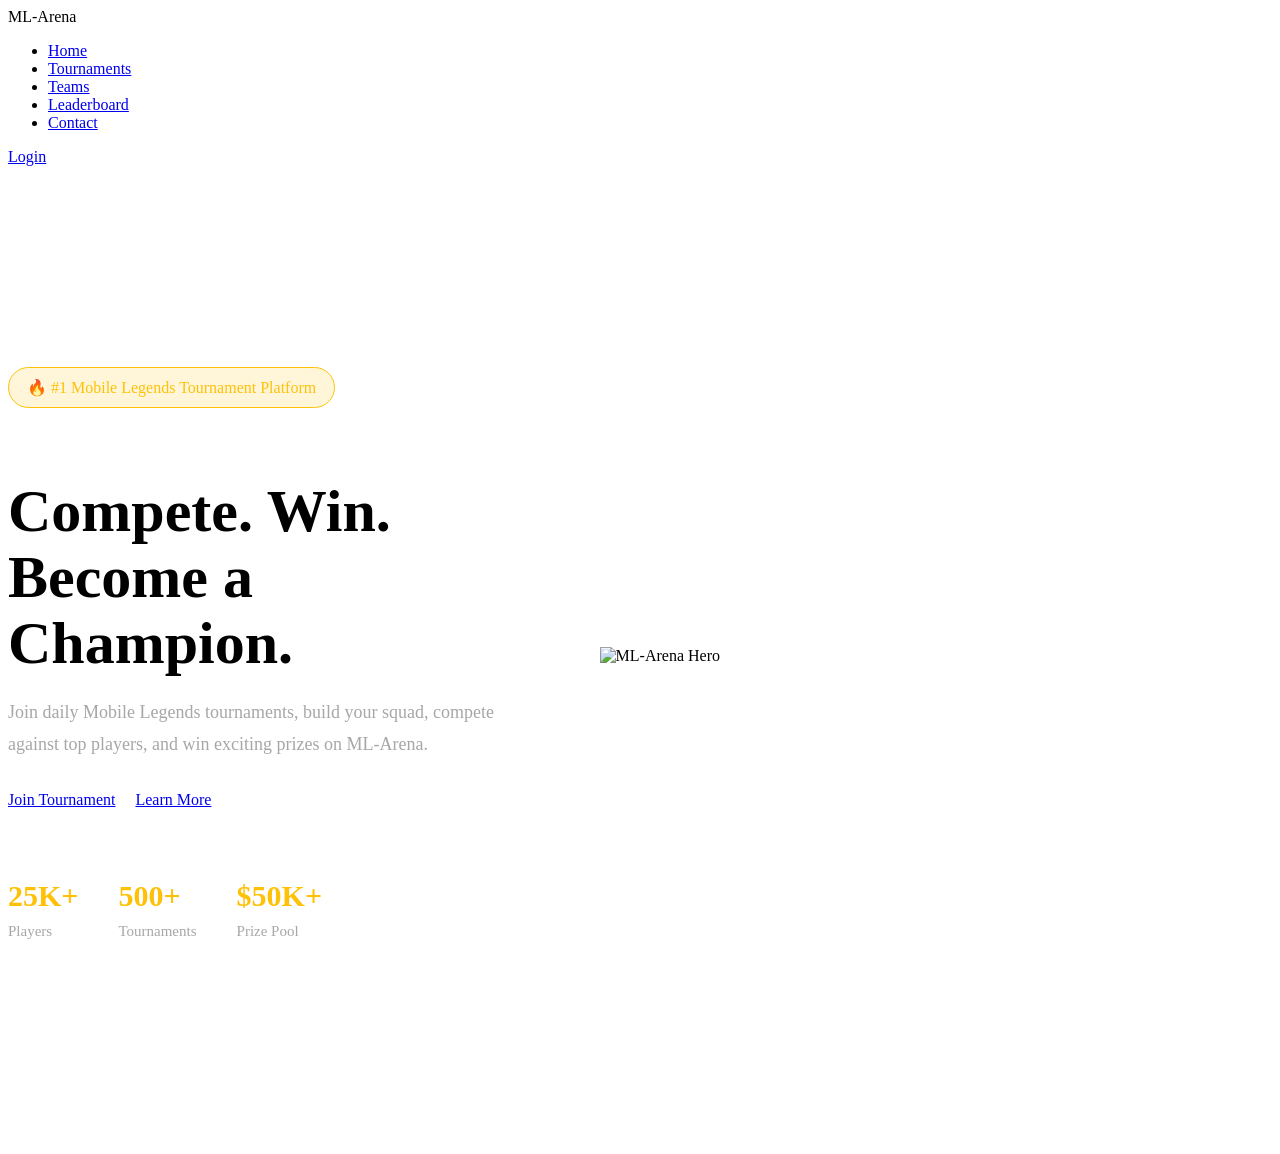
==== index.html @ 506be1c3 "Initial project setup" ====
<!DOCTYPE html>
<html lang="en">

<head>

    <meta charset="UTF-8">

    <meta name="viewport" content="width=device-width, initial-scale=1.0">

    <title>ML-Arena</title>

    <link rel="preconnect" href="https://fonts.googleapis.com">

    <link rel="preconnect" href="https://fonts.gstatic.com" crossorigin>

    <link href="https://fonts.googleapis.com/css2?family=Poppins:wght@300;400;500;600;700;800&display=swap" rel="stylesheet">

    <link rel="stylesheet" href="css/variables.css">
    <link rel="stylesheet" href="css/reset.css">
    <link rel="stylesheet" href="css/layout.css">
    <link rel="stylesheet" href="css/buttons.css">
    <link rel="stylesheet" href="css/navbar.css">
    <link rel="stylesheet" href="css/cards.css">
    <link rel="stylesheet" href="css/forms.css">
    <link rel="stylesheet" href="css/hero.css">
    <link rel="stylesheet" href="css/utilities.css">
    <link rel="stylesheet" href="css/animation.css">
    <link rel="stylesheet" href="css/responsive.css">

</head>
<body>

    <header>

        <nav class="navbar">

            <div class="container">

                <div class="logo">
                    ML-Arena
                </div>

                <ul class="nav-links">

                    <li><a href="#">Home</a></li>

                    <li><a href="#">Tournaments</a></li>

                    <li><a href="#">Teams</a></li>

                    <li><a href="#">Leaderboard</a></li>

                    <li><a href="#">Contact</a></li>

                </ul>

                <a href="#" class="btn btn-primary">
                    Login
                </a>

            </div>

        </nav>

    </header>
    <section class="hero">

    <div class="container">

        <div class="hero-content">

            <div class="hero-left">

                <span class="hero-badge">
                    🔥 #1 Mobile Legends Tournament Platform
                </span>

                <h1>
                    Compete. Win. Become a Champion.
                </h1>

                <p>
                    Join daily Mobile Legends tournaments, build your squad, compete against top players, and win exciting prizes on ML-Arena.
                </p>

                <div class="hero-buttons">

                    <a href="#" class="btn btn-primary">
                        Join Tournament
                    </a>

                    <a href="#" class="btn btn-outline">
                        Learn More
                    </a>

                </div>

                <div class="hero-stats">

                    <div>
                        <h3>25K+</h3>
                        <p>Players</p>
                    </div>

                    <div>
                        <h3>500+</h3>
                        <p>Tournaments</p>
                    </div>

                    <div>
                        <h3>$50K+</h3>
                        <p>Prize Pool</p>
                    </div>

                </div>

            </div>

            <div class="hero-right">

                <img src="assets/images/hero.png" alt="ML-Arena Hero">

            </div>

        </div>

    </div>

</section>

    <script src="js/app.js"></script>

</body>

<body>

    <script src="js/app.js"></script>

</body>

</html>
---- css/variables.css ----
:root{

    --primary-color:#FFC107;

    --secondary-color:#00E5FF;

    --background-color:#0B0B0F;

    --card-color:#16161D;

    --text-color:#FFFFFF;

    --text-secondary:#A7A7A7;

    --success-color:#00C853;

    --danger-color:#FF1744;

    --border-color:#2C2C35;

    --shadow-color:rgba(0,0,0,.35);

    --border-radius:15px;

    --transition:.3s ease;

    --container-width:1200px;

    --section-padding:80px;

    --navbar-height:80px;

    --glass-bg:rgba(255,255,255,0.05);

    --glass-border:rgba(255,255,255,0.08);

    --glass-blur:20px;

}
---- css/hero.css ----
.hero {
    padding: 80px 0;
    min-height: calc(100vh - var(--navbar-height));
    display: flex;
    align-items: center;
}
.hero-content {
    display: flex;
    justify-content: space-between;
    align-items: center;
    gap: 60px;
}
.hero-left,
.hero-right {
    flex: 1;
}
.hero-badge {
    display: inline-block;
    background: rgba(255,193,7,.15);
    color: var(--primary-color);
    padding: 10px 18px;
    border-radius: 50px;
    margin-bottom: 20px;
    border: 1px solid var(--primary-color);
}
.hero h1 {
    font-size: 60px;
    line-height: 1.1;
    margin-bottom: 20px;
}
.hero p {
    color: var(--text-secondary);
    font-size: 18px;
    line-height: 1.8;
    margin-bottom: 30px;
}
.hero-buttons {
    display: flex;
    gap: 20px;
    margin-bottom: 40px;
}
.hero-stats {
    display: flex;
    gap: 40px;
}
.hero-stats h3 {
    color: var(--primary-color);
    font-size: 30px;
    margin-bottom: 5px;
}

.hero-stats p {
    margin: 0;
    font-size: 15px;
}
.hero-right img {
    width: 100%;
    max-width: 550px;
    display: block;
    margin: auto;
}
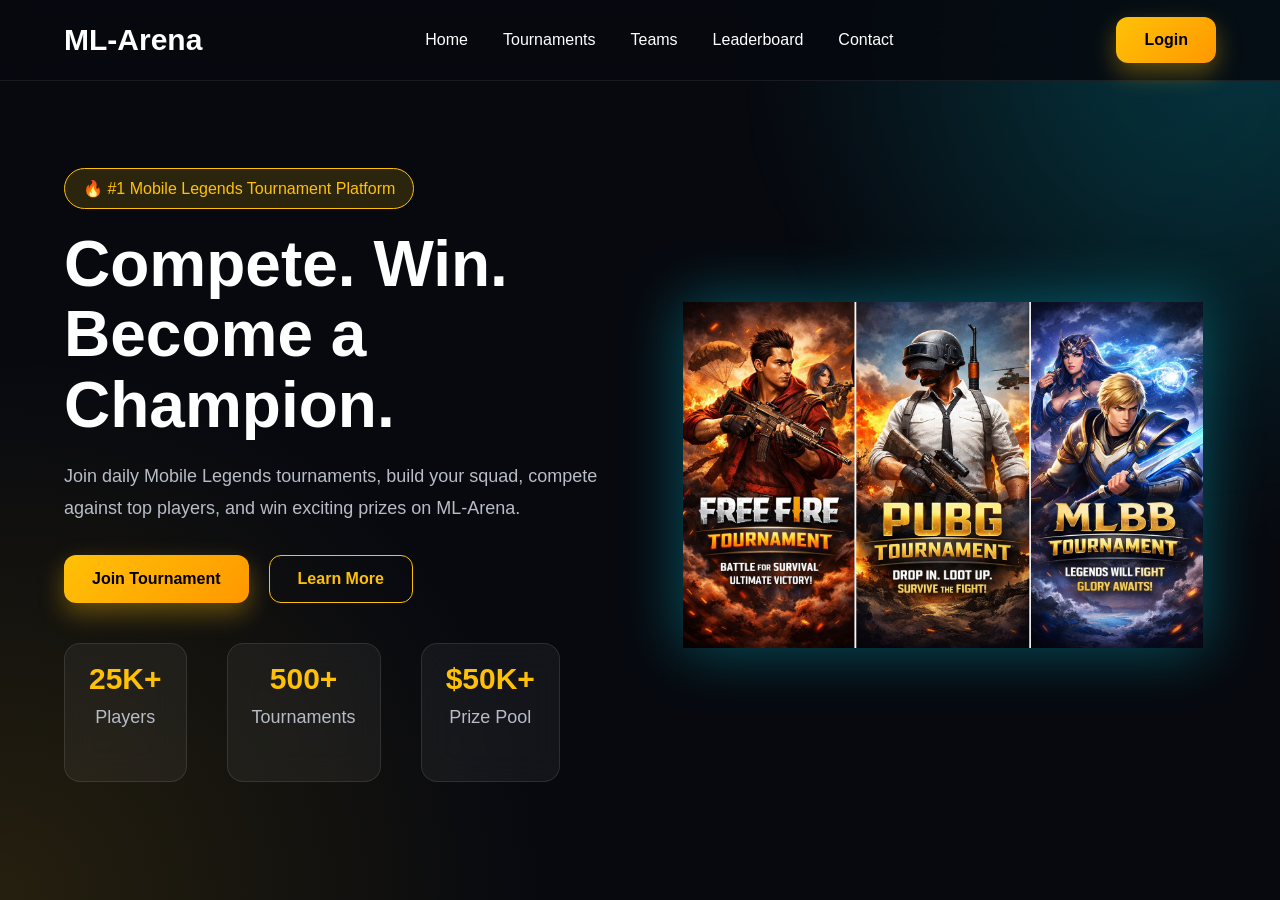
==== commit a24fb1ee: "Completed Hero animations" ====
--- a/index.html
+++ b/index.html
@@ -30,39 +30,39 @@
 </head>
 <body>
 
-    <header>
+   <header>
 
-        <nav class="navbar">
+    <div class="container">
 
-            <div class="container">
+        <nav>
 
-                <div class="logo">
-                    ML-Arena
-                </div>
+            <a href="#" class="logo">
+                ML-Arena
+            </a>
 
-                <ul class="nav-links">
+            <ul class="nav-links">
 
-                    <li><a href="#">Home</a></li>
+                <li><a href="#">Home</a></li>
 
-                    <li><a href="#">Tournaments</a></li>
+                <li><a href="#">Tournaments</a></li>
 
-                    <li><a href="#">Teams</a></li>
+                <li><a href="#">Teams</a></li>
 
-                    <li><a href="#">Leaderboard</a></li>
+                <li><a href="#">Leaderboard</a></li>
 
-                    <li><a href="#">Contact</a></li>
+                <li><a href="#">Contact</a></li>
 
-                </ul>
+            </ul>
 
-                <a href="#" class="btn btn-primary">
-                    Login
-                </a>
-
-            </div>
+            <a href="#" class="btn btn-primary">
+                Login
+            </a>
 
         </nav>
 
-    </header>
+    </div>
+
+</header>
     <section class="hero">
 
     <div class="container">
--- a/css/variables.css
+++ b/css/variables.css
@@ -36,4 +36,22 @@
 
     --glass-blur:20px;
 
+    --background-color:#07090F;
+
+    --primary-color:#FFC107;
+
+    --secondary-color:#00E5FF;
+
+    --text-secondary:#B7BCC7;
+
+    --glass-bg:rgba(255,255,255,.05);
+
+    --glass-border:rgba(255,255,255,.10);
+
+    --glass-blur:16px;
+
+    --navbar-height:80px;
+
+
+
 }
--- a/css/layout.css
+++ b/css/layout.css
@@ -0,0 +1,9 @@
+.container{
+    width:90%;
+    max-width:1300px;
+    margin:auto;
+}
+
+section{
+    padding:100px 0;
+}
--- a/css/buttons.css
+++ b/css/buttons.css
@@ -0,0 +1,50 @@
+.btn{
+    display:inline-flex;
+    align-items:center;
+    justify-content:center;
+    padding:14px 28px;
+    border-radius:12px;
+    font-weight:600;
+    transition:.3s;
+}
+
+.btn-primary{
+    background:var(--primary-color);
+    color:#000;
+}
+
+.btn-primary:hover{
+    transform:translateY(-3px);
+}
+
+.btn-outline{
+    border:1px solid var(--primary-color);
+    color:var(--primary-color);
+}
+
+.btn-outline:hover{
+    background:var(--primary-color);
+    color:#000;
+}
+.btn{
+    cursor:pointer;
+    transition:all .3s ease;
+}
+
+.btn-primary{
+    background:linear-gradient(135deg,#FFC107,#FF9800);
+    box-shadow:0 10px 25px rgba(255,193,7,.35);
+}
+
+.btn-primary:hover{
+    transform:translateY(-4px);
+    box-shadow:0 15px 35px rgba(255,193,7,.5);
+}
+
+.btn-outline{
+    background:transparent;
+}
+
+.btn-outline:hover{
+    transform:translateY(-4px);
+}
--- a/css/navbar.css
+++ b/css/navbar.css
@@ -0,0 +1,40 @@
+header{
+    position:fixed;
+    top:0;
+    left:0;
+    width:100%;
+    z-index:1000;
+    background:rgba(7,9,15,.85);
+    backdrop-filter:blur(18px);
+    -webkit-backdrop-filter:blur(18px);
+    border-bottom:1px solid rgba(255,255,255,.08);
+}
+
+nav{
+    height:80px;
+    display:flex;
+    justify-content:space-between;
+    align-items:center;
+}
+
+.logo{
+    font-size:30px;
+    font-weight:700;
+    color:#ffffff;
+}
+
+.nav-links{
+    display:flex;
+    align-items:center;
+    gap:35px;
+}
+
+.nav-links a{
+    color:#ffffff;
+    font-weight:500;
+    transition:.3s;
+}
+
+.nav-links a:hover{
+    color:var(--primary-color);
+}
--- a/css/hero.css
+++ b/css/hero.css
@@ -1,8 +1,31 @@
-.hero {
-    padding: 80px 0;
-    min-height: calc(100vh - var(--navbar-height));
-    display: flex;
-    align-items: center;
+.hero{
+    position:relative;
+    overflow:hidden;
+    padding-top:150px;
+    padding-bottom:100px;
+    min-height:100vh;
+    display:flex;
+    align-items:center;
+
+    background:
+        radial-gradient(circle at top right, rgba(0,229,255,.15), transparent 35%),
+        radial-gradient(circle at bottom left, rgba(255,193,7,.12), transparent 35%),
+        var(--background-color);
+}
+.hero-badge{
+    transition:.3s;
+}
+
+.hero-badge:hover{
+    transform:scale(1.05);
+}
+.hero-stats div{
+    transition:.3s;
+}
+
+.hero-stats div:hover{
+    transform:translateY(-8px);
+    border-color:var(--primary-color);
 }
 .hero-content {
     display: flex;
@@ -23,10 +46,12 @@
     margin-bottom: 20px;
     border: 1px solid var(--primary-color);
 }
-.hero h1 {
-    font-size: 60px;
-    line-height: 1.1;
-    margin-bottom: 20px;
+.hero h1{
+    font-size:64px;
+    line-height:1.1;
+    font-weight:800;
+    margin-bottom:20px;
+    max-width:700px;
 }
 .hero p {
     color: var(--text-secondary);
@@ -43,19 +68,58 @@
     display: flex;
     gap: 40px;
 }
+.hero-stats div{
+    background:var(--glass-bg);
+    border:1px solid var(--glass-border);
+    backdrop-filter:blur(var(--glass-blur));
+    -webkit-backdrop-filter:blur(var(--glass-blur));
+    padding:18px 24px;
+    border-radius:16px;
+    min-width:120px;
+    text-align:center;
+}
 .hero-stats h3 {
     color: var(--primary-color);
     font-size: 30px;
     margin-bottom: 5px;
 }
+.hero p{
+    color:var(--text-secondary);
+    font-size:18px;
+    line-height:1.8;
+    max-width:600px;
+    margin-bottom:30px;
+}
+.hero-right img{
+    width:100%;
+    max-width:520px;
+    margin:auto;
+    display:block;
+    animation:float 4s ease-in-out infinite;
+    filter:drop-shadow(0 0 30px rgba(0,229,255,.35));
+}
+.hero{
+    position: relative;
+    overflow: hidden;
+    background:
+        radial-gradient(circle at top right, rgba(0,229,255,.15), transparent 35%),
+        radial-gradient(circle at bottom left, rgba(255,193,7,.12), transparent 35%),
+        var(--background-color);
+}
+.hero::before{
+    content:"";
+    position:absolute;
+    width:450px;
+    height:450px;
+    background:rgba(0,229,255,.08);
+    border-radius:50%;
+    filter:blur(120px);
+    top:-150px;
+    right:-120px;
+    z-index:0;
+}
 
-.hero-stats p {
-    margin: 0;
-    font-size: 15px;
-}
-.hero-right img {
-    width: 100%;
-    max-width: 550px;
-    display: block;
-    margin: auto;
+.hero > .container{
+    position:relative;
+    z-index:1;
 }
--- a/css/animation.css
+++ b/css/animation.css
@@ -0,0 +1,15 @@
+@keyframes float{
+
+    0%{
+        transform:translateY(0px);
+    }
+
+    50%{
+        transform:translateY(-15px);
+    }
+
+    100%{
+        transform:translateY(0px);
+    }
+
+}
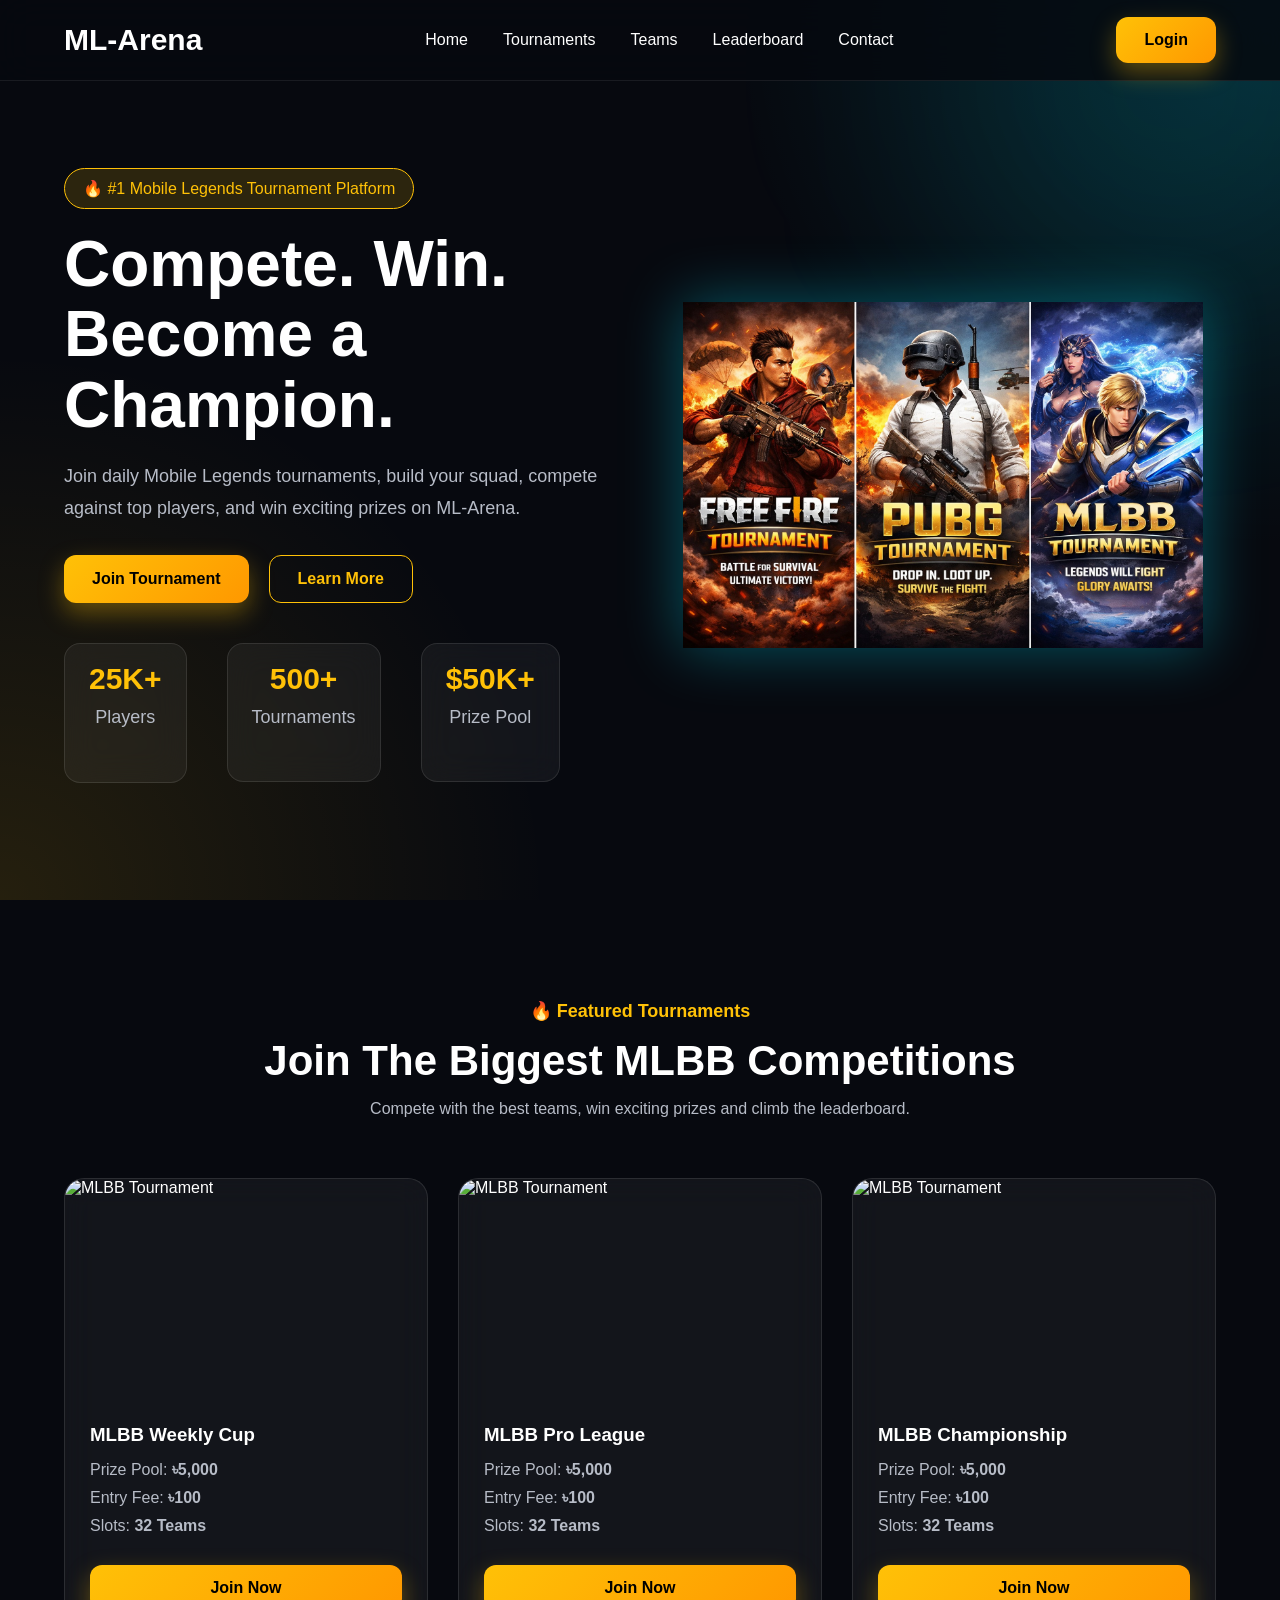
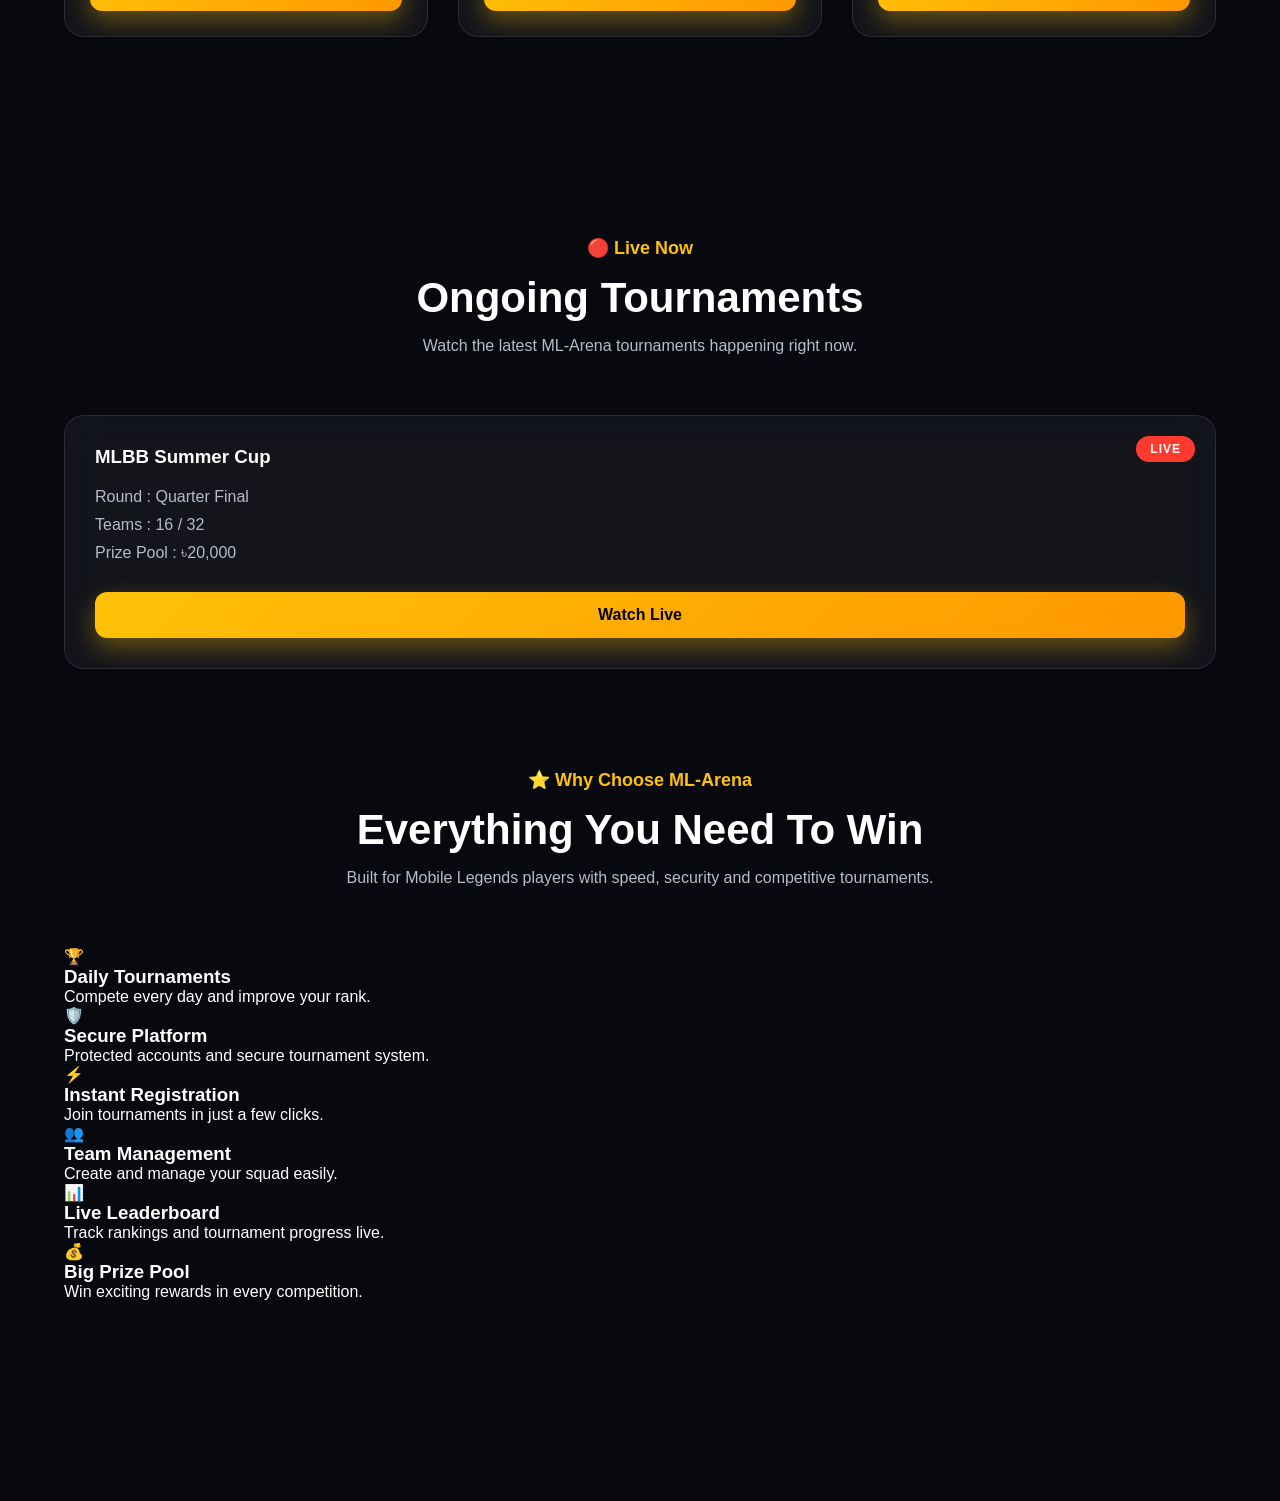
==== commit 20864619: "Added Why Choose ML-Arena section" ====
--- a/index.html
+++ b/index.html
@@ -26,6 +26,9 @@
     <link rel="stylesheet" href="css/utilities.css">
     <link rel="stylesheet" href="css/animation.css">
     <link rel="stylesheet" href="css/responsive.css">
+    <link rel="stylesheet" href="css/tournaments.css">
+    <link rel="stylesheet" href="css/live.css">
+    <link rel="stylesheet" href="css/features.css">
 
 </head>
 <body>
@@ -128,6 +131,197 @@
 
 </section>
 
+<section class="featured-tournaments">
+
+    <div class="container">
+
+        <div class="section-title">
+
+            <span>🔥 Featured Tournaments</span>
+
+            <h2>Join The Biggest MLBB Competitions</h2>
+
+            <p>
+                Compete with the best teams, win exciting prizes and climb the leaderboard.
+            </p>
+
+        </div>
+
+        <div class="tournament-grid">
+            <div class="tournament-card">
+
+    <img src="assets/images/mlbb-banner.jpg" alt="MLBB Tournament">
+
+    <div class="tournament-info">
+
+        <h3>MLBB Weekly Cup</h3>
+
+        <p>Prize Pool: <strong>৳5,000</strong></p>
+
+        <p>Entry Fee: <strong>৳100</strong></p>
+
+        <p>Slots: <strong>32 Teams</strong></p>
+
+        <a href="#" class="btn btn-primary">
+            Join Now
+        </a>
+
+    </div>
+
+</div>
+<div class="tournament-card">
+
+    <img src="assets/images/mlbb-banner.jpg" alt="MLBB Tournament">
+
+    <div class="tournament-info">
+
+        <h3>MLBB Pro League</h3>
+
+        <p>Prize Pool: <strong>৳5,000</strong></p>
+
+        <p>Entry Fee: <strong>৳100</strong></p>
+
+        <p>Slots: <strong>32 Teams</strong></p>
+
+        <a href="#" class="btn btn-primary">
+            Join Now
+        </a>
+
+    </div>
+
+</div>
+<div class="tournament-card">
+
+    <img src="assets/images/mlbb-banner.jpg" alt="MLBB Tournament">
+
+    <div class="tournament-info">
+
+        <h3>MLBB Championship</h3>
+
+        <p>Prize Pool: <strong>৳5,000</strong></p>
+
+        <p>Entry Fee: <strong>৳100</strong></p>
+
+        <p>Slots: <strong>32 Teams</strong></p>
+
+        <a href="#" class="btn btn-primary">
+            Join Now
+        </a>
+
+    </div>
+
+</div>
+
+        </div>
+
+    </div>
+
+</section>
+<section class="live-tournaments">
+
+    <div class="container">
+
+        <div class="section-title">
+
+            <span>🔴 Live Now</span>
+
+            <h2>Ongoing Tournaments</h2>
+
+            <p>
+                Watch the latest ML-Arena tournaments happening right now.
+            </p>
+
+        </div>
+
+        <div class="live-grid">
+
+            <div class="live-card">
+
+                <div class="live-badge">
+                    LIVE
+                </div>
+
+                <h3>MLBB Summer Cup</h3>
+
+                <p>Round : Quarter Final</p>
+
+                <p>Teams : 16 / 32</p>
+
+                <p>Prize Pool : ৳20,000</p>
+
+                <a href="#" class="btn btn-primary">
+                    Watch Live
+                </a>
+
+            </div>
+
+        </div>
+
+    </div>
+    <section class="features">
+
+    <div class="container">
+
+        <div class="section-title">
+
+            <span>⭐ Why Choose ML-Arena</span>
+
+            <h2>Everything You Need To Win</h2>
+
+            <p>
+                Built for Mobile Legends players with speed, security and competitive tournaments.
+            </p>
+
+        </div>
+
+        <div class="features-grid">
+
+            <div class="feature-card">
+                <div class="feature-icon">🏆</div>
+                <h3>Daily Tournaments</h3>
+                <p>Compete every day and improve your rank.</p>
+            </div>
+
+            <div class="feature-card">
+                <div class="feature-icon">🛡️</div>
+                <h3>Secure Platform</h3>
+                <p>Protected accounts and secure tournament system.</p>
+            </div>
+
+            <div class="feature-card">
+                <div class="feature-icon">⚡</div>
+                <h3>Instant Registration</h3>
+                <p>Join tournaments in just a few clicks.</p>
+            </div>
+
+            <div class="feature-card">
+                <div class="feature-icon">👥</div>
+                <h3>Team Management</h3>
+                <p>Create and manage your squad easily.</p>
+            </div>
+
+            <div class="feature-card">
+                <div class="feature-icon">📊</div>
+                <h3>Live Leaderboard</h3>
+                <p>Track rankings and tournament progress live.</p>
+            </div>
+
+            <div class="feature-card">
+                <div class="feature-icon">💰</div>
+                <h3>Big Prize Pool</h3>
+                <p>Win exciting rewards in every competition.</p>
+            </div>
+
+        </div>
+
+    </div>
+
+</section>
+
+</section>
+
+
+
     <script src="js/app.js"></script>
 
 </body>
--- a/css/responsive.css
+++ b/css/responsive.css
@@ -0,0 +1,19 @@
+@media(max-width:992px){
+
+.tournament-grid{
+
+grid-template-columns:repeat(2,1fr);
+
+}
+
+}
+
+@media(max-width:768px){
+
+.tournament-grid{
+
+grid-template-columns:1fr;
+
+}
+
+}
--- a/css/tournaments.css
+++ b/css/tournaments.css
@@ -0,0 +1,102 @@
+/* ==========================
+   Featured Tournament Section
+========================== */
+
+.featured-tournaments{
+    padding:100px 0;
+}
+
+.section-title{
+    text-align:center;
+    margin-bottom:60px;
+}
+
+.section-title span{
+    color:var(--primary-color);
+    font-weight:600;
+    font-size:18px;
+}
+
+.section-title h2{
+    margin-top:15px;
+    font-size:42px;
+    color:#fff;
+}
+
+.section-title p{
+    margin-top:15px;
+    color:var(--text-secondary);
+    max-width:650px;
+    margin-left:auto;
+    margin-right:auto;
+}
+
+.tournament-grid{
+    display:grid;
+    grid-template-columns:repeat(3,1fr);
+    gap:30px;
+}
+.tournament-card{
+
+    background:var(--glass-bg);
+
+    border:1px solid var(--glass-border);
+
+    border-radius:20px;
+
+    overflow:hidden;
+
+    backdrop-filter:blur(var(--glass-blur));
+
+    transition:.35s ease;
+
+}
+
+.tournament-card:hover{
+
+    transform:translateY(-10px);
+
+    border-color:var(--primary-color);
+
+    box-shadow:0 15px 40px rgba(255,193,7,.18);
+
+}
+.tournament-card img{
+
+    width:100%;
+
+    height:220px;
+
+    object-fit:cover;
+
+}
+
+.tournament-info{
+
+    padding:25px;
+
+}
+
+.tournament-info h3{
+
+    color:#fff;
+
+    margin-bottom:15px;
+
+}
+
+.tournament-info p{
+
+    color:var(--text-secondary);
+
+    margin-bottom:10px;
+
+}
+
+.tournament-info .btn{
+
+    margin-top:20px;
+
+    width:100%;
+
+}
--- a/css/live.css
+++ b/css/live.css
@@ -0,0 +1,52 @@
+.live-tournaments{
+    padding:100px 0;
+}
+
+.live-grid{
+    display:grid;
+    grid-template-columns:repeat(auto-fit,minmax(320px,1fr));
+    gap:30px;
+}
+
+.live-card{
+    position:relative;
+    background:var(--glass-bg);
+    border:1px solid var(--glass-border);
+    border-radius:20px;
+    padding:30px;
+    backdrop-filter:blur(var(--glass-blur));
+    transition:.3s;
+}
+
+.live-card:hover{
+    transform:translateY(-8px);
+    border-color:var(--primary-color);
+}
+
+.live-badge{
+    position:absolute;
+    top:20px;
+    right:20px;
+    background:#ff3b30;
+    color:#fff;
+    padding:6px 14px;
+    border-radius:30px;
+    font-size:12px;
+    font-weight:700;
+    letter-spacing:1px;
+}
+
+.live-card h3{
+    color:#fff;
+    margin-bottom:20px;
+}
+
+.live-card p{
+    color:var(--text-secondary);
+    margin-bottom:10px;
+}
+
+.live-card .btn{
+    margin-top:20px;
+    width:100%;
+}
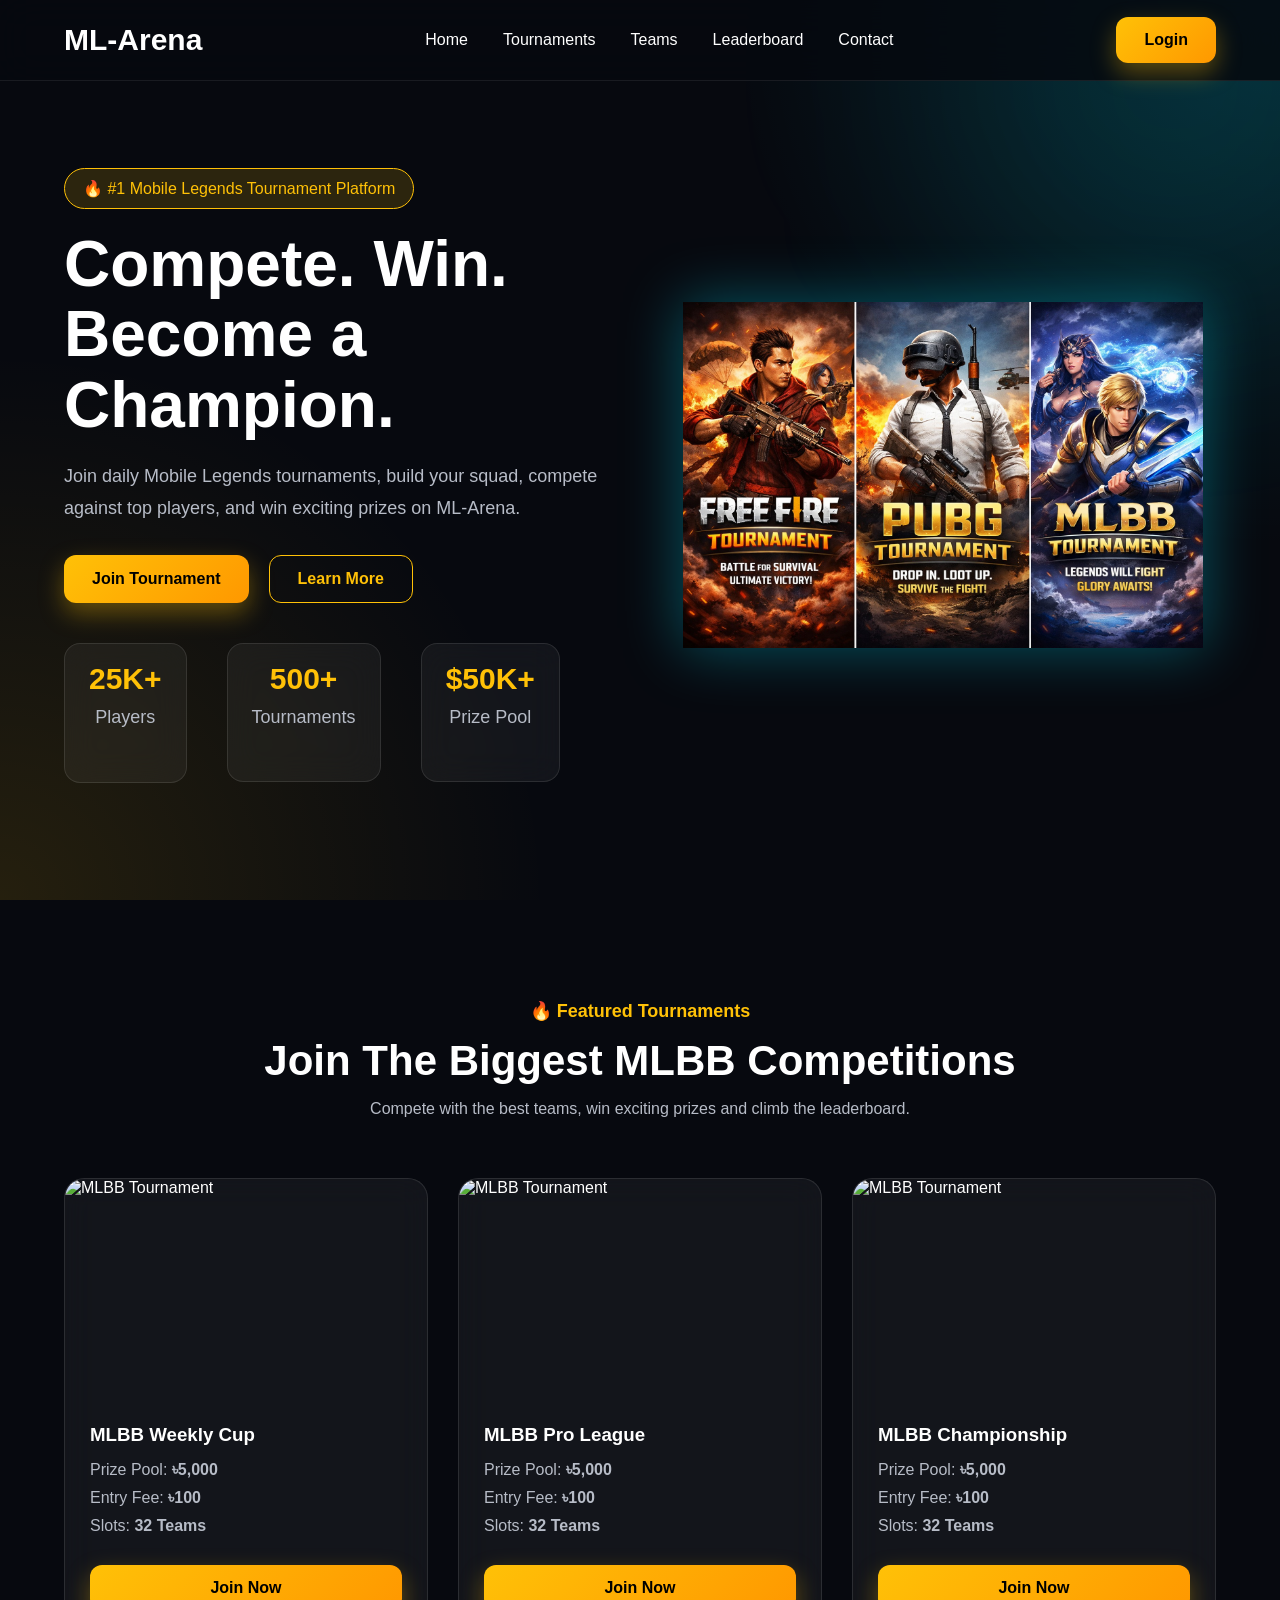
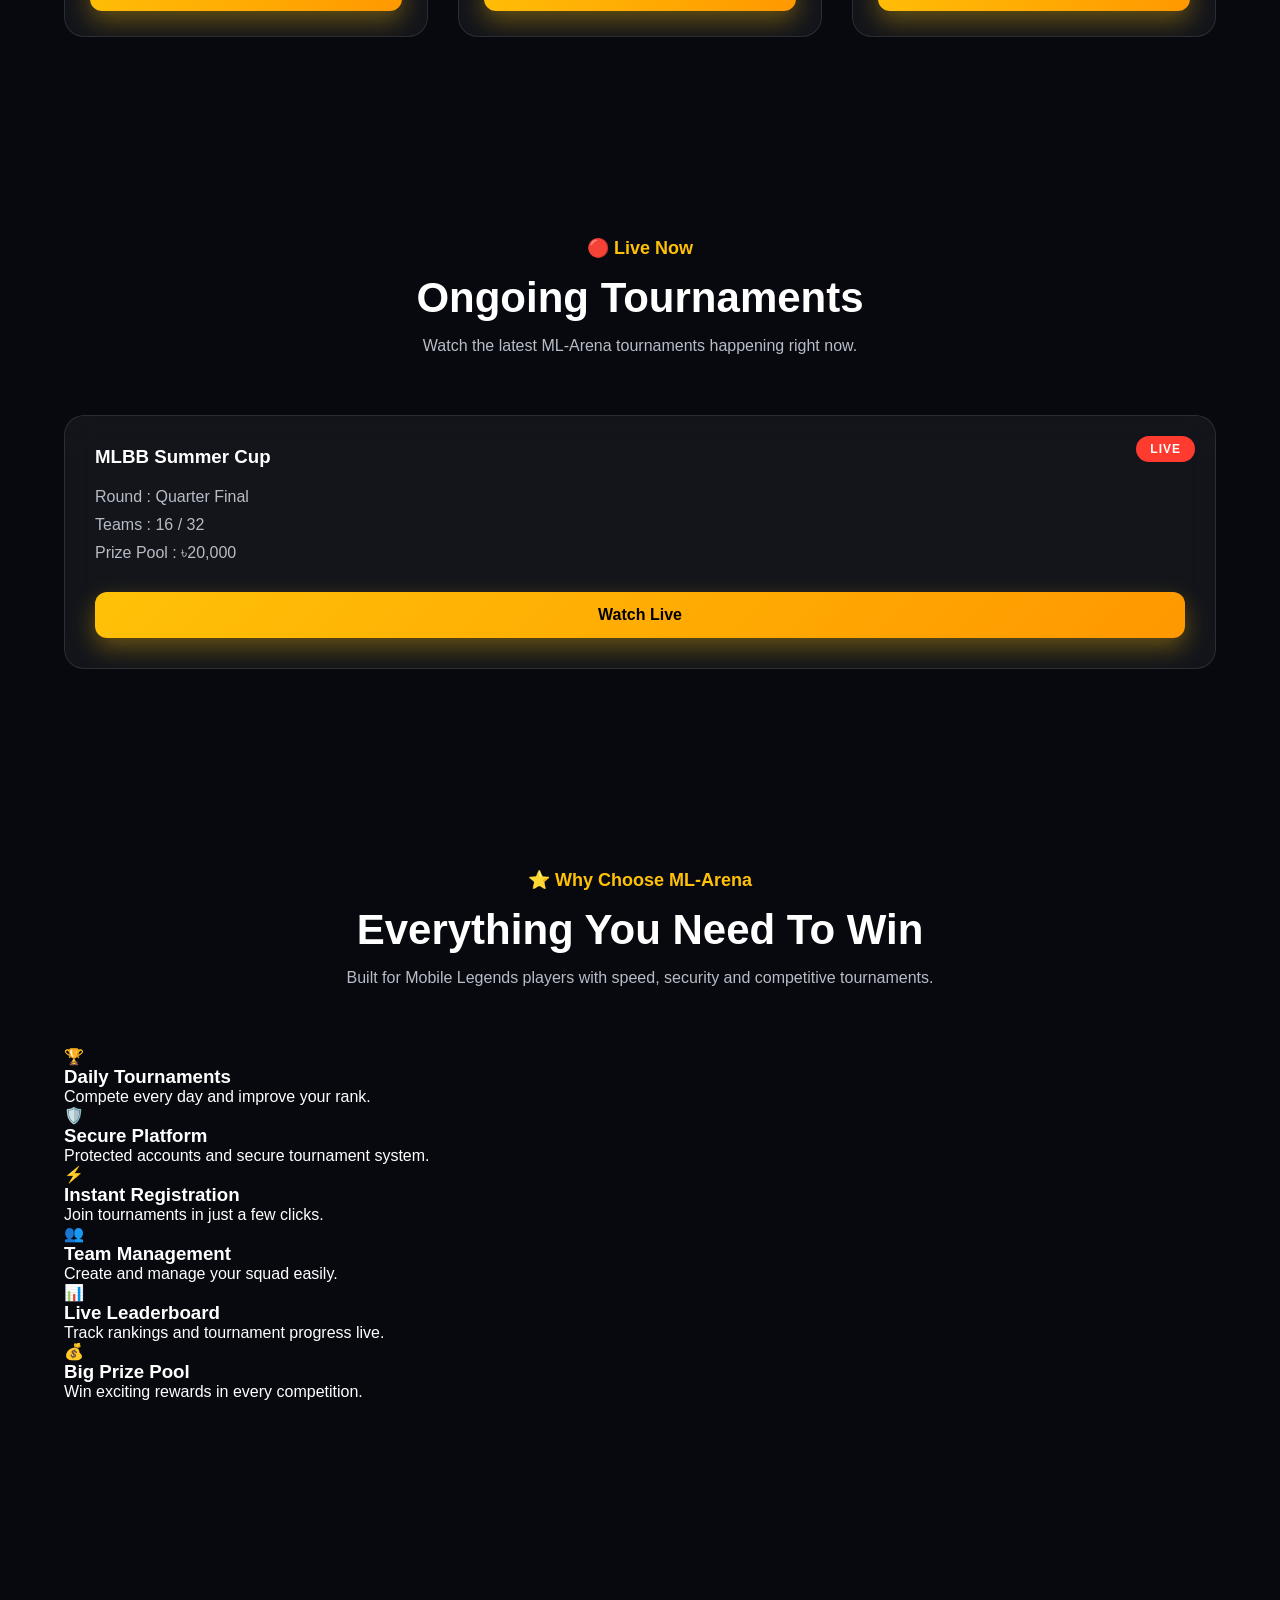
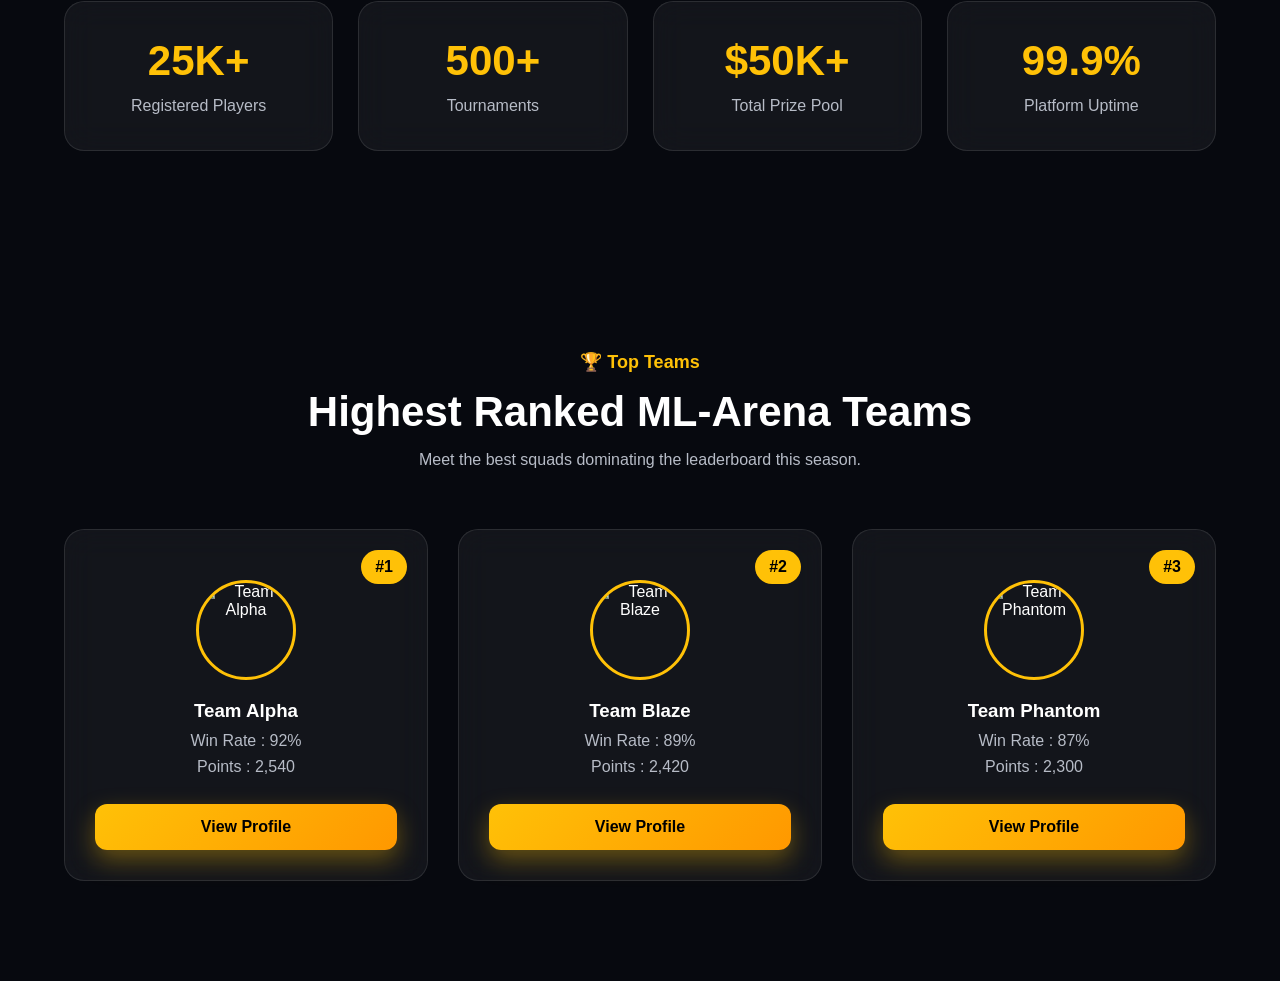
==== commit 387092bc: "Completed homepage sections up to Top Teams" ====
--- a/index.html
+++ b/index.html
@@ -29,6 +29,8 @@
     <link rel="stylesheet" href="css/tournaments.css">
     <link rel="stylesheet" href="css/live.css">
     <link rel="stylesheet" href="css/features.css">
+    <link rel="stylesheet" href="css/stats.css">
+    <link rel="stylesheet" href="css/teams.css">
 
 </head>
 <body>
@@ -258,6 +260,8 @@
         </div>
 
     </div>
+
+</section>
     <section class="features">
 
     <div class="container">
@@ -317,19 +321,121 @@
     </div>
 
 </section>
-
-</section>
-
-
+<section class="stats">
+
+    <div class="container">
+
+        <div class="stats-grid">
+
+            <div class="stat-card">
+                <h2>25K+</h2>
+                <p>Registered Players</p>
+            </div>
+
+            <div class="stat-card">
+                <h2>500+</h2>
+                <p>Tournaments</p>
+            </div>
+
+            <div class="stat-card">
+                <h2>$50K+</h2>
+                <p>Total Prize Pool</p>
+            </div>
+
+            <div class="stat-card">
+                <h2>99.9%</h2>
+                <p>Platform Uptime</p>
+            </div>
+
+        </div>
+
+    </div>
+
+</section>
+<section class="top-teams">
+
+    <div class="container">
+
+        <div class="section-title">
+
+            <span>🏆 Top Teams</span>
+
+            <h2>Highest Ranked ML-Arena Teams</h2>
+
+            <p>
+                Meet the best squads dominating the leaderboard this season.
+            </p>
+
+        </div>
+
+        <div class="teams-grid">
+
+            <div class="team-card">
+
+                <div class="team-rank">#1</div>
+
+                <img src="assets/images/team1.png" alt="Team Alpha">
+
+                <h3>Team Alpha</h3>
+
+                <p>Win Rate : 92%</p>
+
+                <p>Points : 2,540</p>
+
+                <a href="#" class="btn btn-primary">
+                    View Profile
+                </a>
+
+            </div>
+
+            <div class="team-card">
+
+                <div class="team-rank">#2</div>
+
+                <img src="assets/images/team2.png" alt="Team Blaze">
+
+                <h3>Team Blaze</h3>
+
+                <p>Win Rate : 89%</p>
+
+                <p>Points : 2,420</p>
+
+                <a href="#" class="btn btn-primary">
+                    View Profile
+                </a>
+
+            </div>
+
+            <div class="team-card">
+
+                <div class="team-rank">#3</div>
+
+                <img src="assets/images/team3.png" alt="Team Phantom">
+
+                <h3>Team Phantom</h3>
+
+                <p>Win Rate : 87%</p>
+
+                <p>Points : 2,300</p>
+
+                <a href="#" class="btn btn-primary">
+                    View Profile
+                </a>
+
+            </div>
+
+        </div>
+
+    </div>
+
+</section>
+
+</body>
+
+<body>
 
     <script src="js/app.js"></script>
 
 </body>
 
-<body>
-
-    <script src="js/app.js"></script>
-
-</body>
-
 </html>
--- a/css/stats.css
+++ b/css/stats.css
@@ -0,0 +1,47 @@
+.stats{
+    padding:100px 0;
+}
+
+.stats-grid{
+    display:grid;
+    grid-template-columns:repeat(4,1fr);
+    gap:25px;
+}
+
+.stat-card{
+    background:var(--glass-bg);
+    border:1px solid var(--glass-border);
+    border-radius:20px;
+    padding:35px;
+    text-align:center;
+    backdrop-filter:blur(var(--glass-blur));
+    transition:.35s ease;
+}
+
+.stat-card:hover{
+    transform:translateY(-10px);
+    border-color:var(--primary-color);
+    box-shadow:0 15px 35px rgba(255,193,7,.18);
+}
+
+.stat-card h2{
+    font-size:42px;
+    color:var(--primary-color);
+    margin-bottom:12px;
+}
+
+.stat-card p{
+    color:var(--text-secondary);
+}
+
+@media(max-width:992px){
+    .stats-grid{
+        grid-template-columns:repeat(2,1fr);
+    }
+}
+
+@media(max-width:768px){
+    .stats-grid{
+        grid-template-columns:1fr;
+    }
+}
--- a/css/teams.css
+++ b/css/teams.css
@@ -0,0 +1,73 @@
+.top-teams{
+    padding:100px 0;
+}
+
+.teams-grid{
+    display:grid;
+    grid-template-columns:repeat(3,1fr);
+    gap:30px;
+}
+
+.team-card{
+    position:relative;
+    background:var(--glass-bg);
+    border:1px solid var(--glass-border);
+    border-radius:20px;
+    padding:30px;
+    text-align:center;
+    backdrop-filter:blur(var(--glass-blur));
+    transition:.35s ease;
+}
+
+.team-card:hover{
+    transform:translateY(-10px);
+    border-color:var(--primary-color);
+    box-shadow:0 15px 35px rgba(255,193,7,.18);
+}
+
+.team-rank{
+    position:absolute;
+    top:20px;
+    right:20px;
+    background:var(--primary-color);
+    color:#000;
+    padding:8px 14px;
+    border-radius:30px;
+    font-weight:700;
+}
+
+.team-card img{
+    width:100px;
+    height:100px;
+    border-radius:50%;
+    object-fit:cover;
+    margin:20px auto;
+    border:3px solid var(--primary-color);
+}
+
+.team-card h3{
+    color:#fff;
+    margin-bottom:10px;
+}
+
+.team-card p{
+    color:var(--text-secondary);
+    margin-bottom:8px;
+}
+
+.team-card .btn{
+    margin-top:20px;
+    width:100%;
+}
+
+@media(max-width:992px){
+    .teams-grid{
+        grid-template-columns:repeat(2,1fr);
+    }
+}
+
+@media(max-width:768px){
+    .teams-grid{
+        grid-template-columns:1fr;
+    }
+}
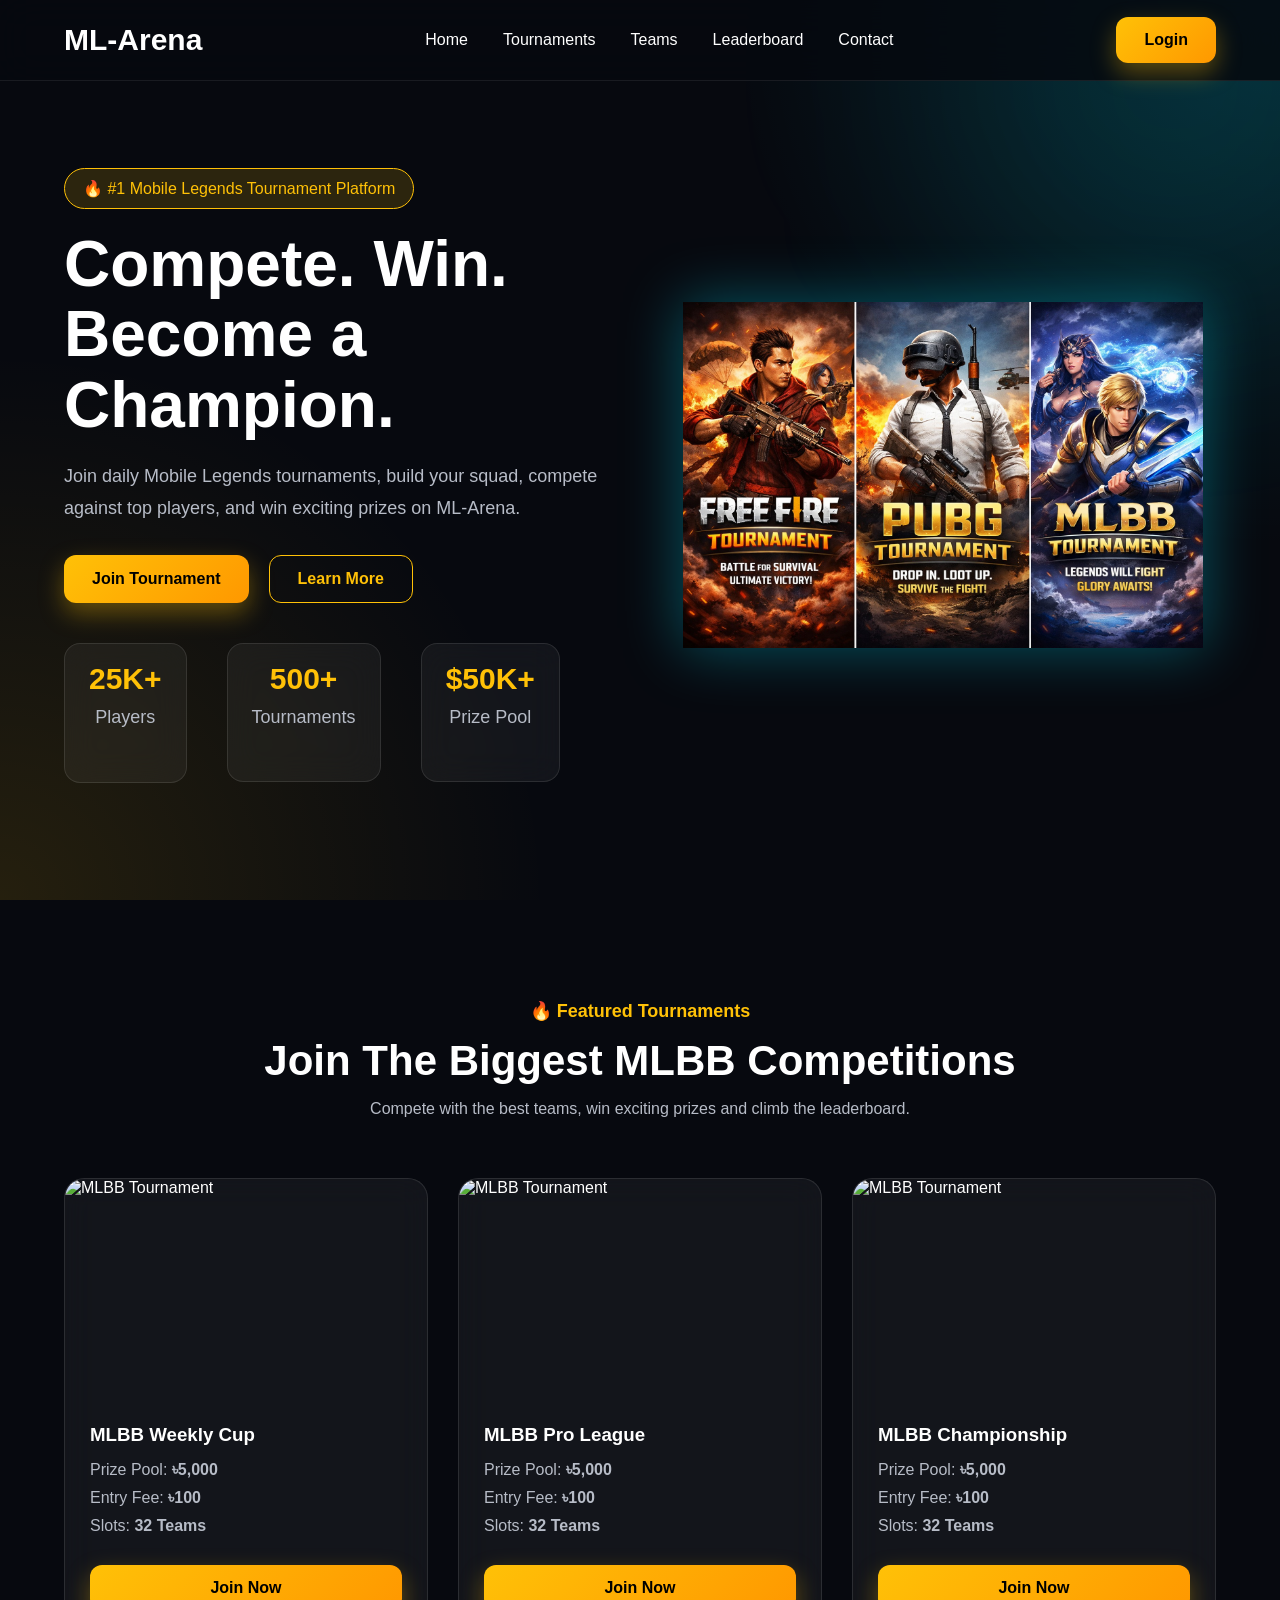
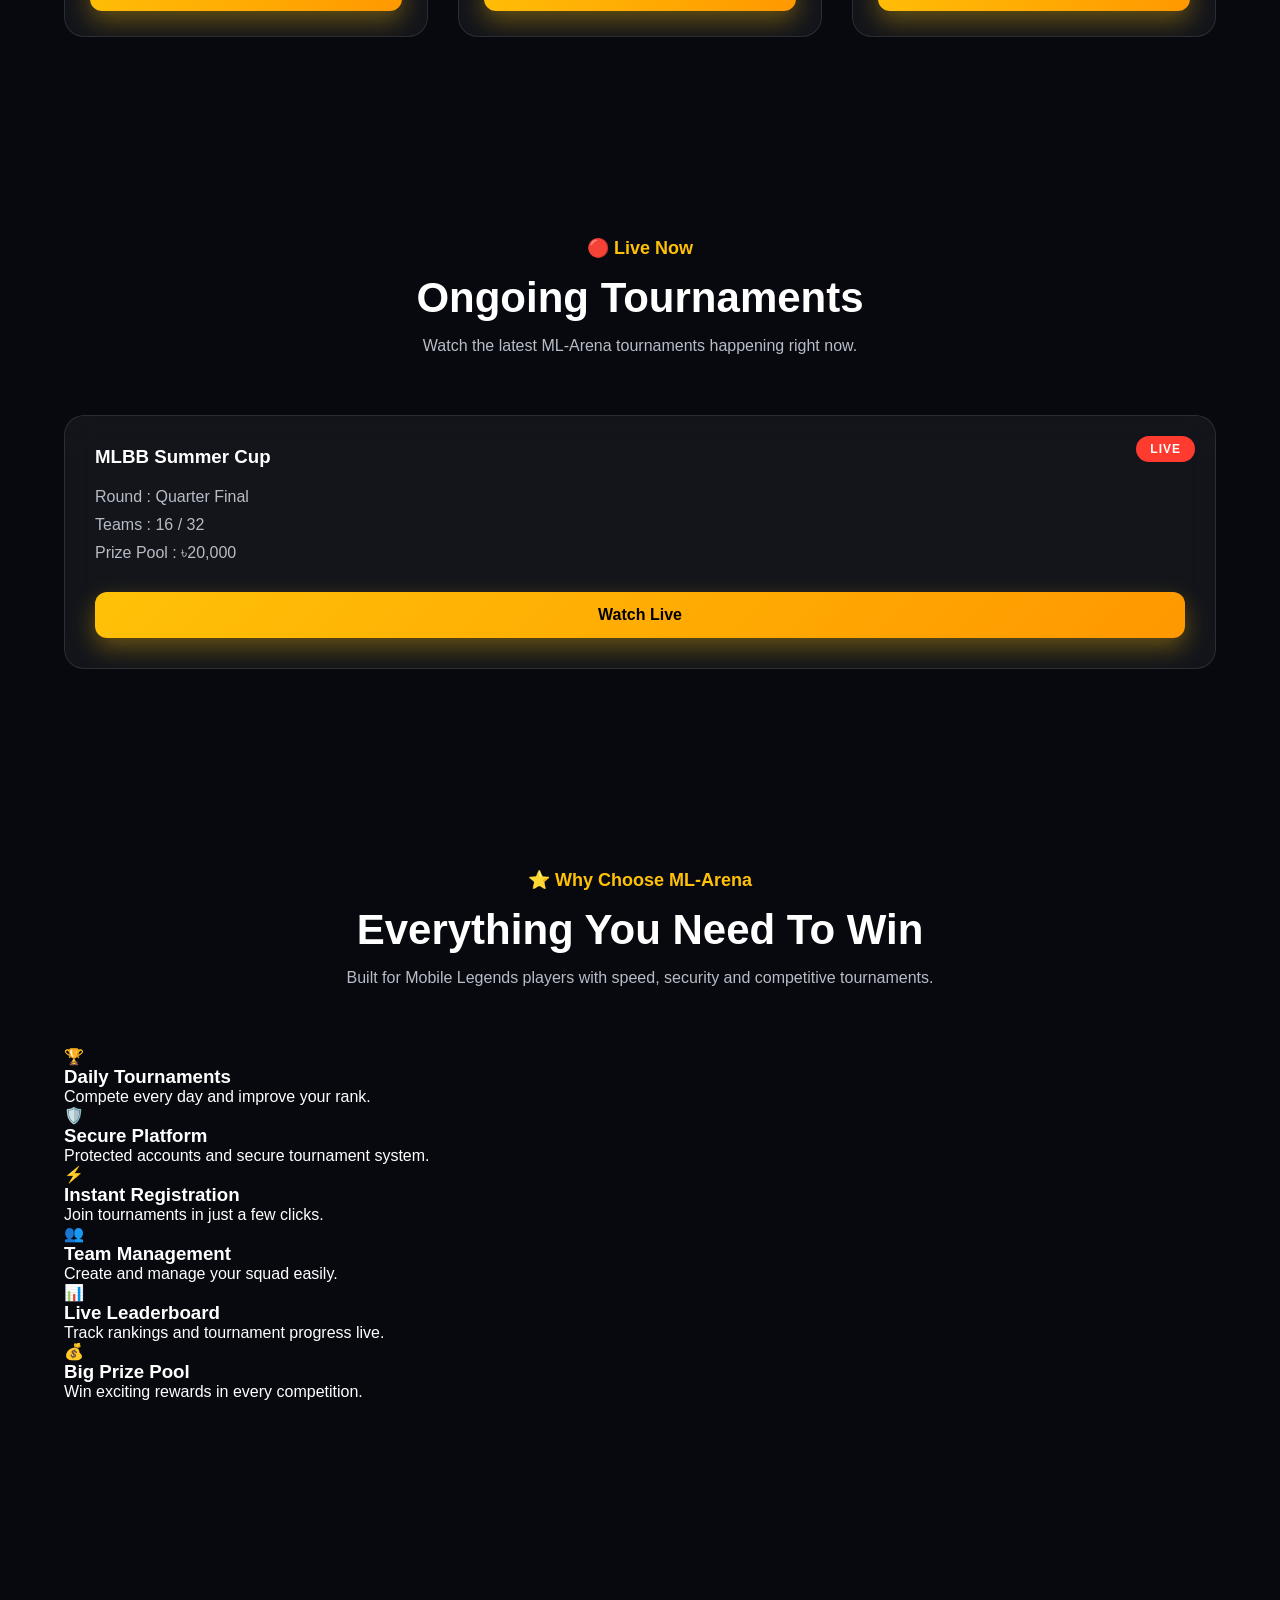
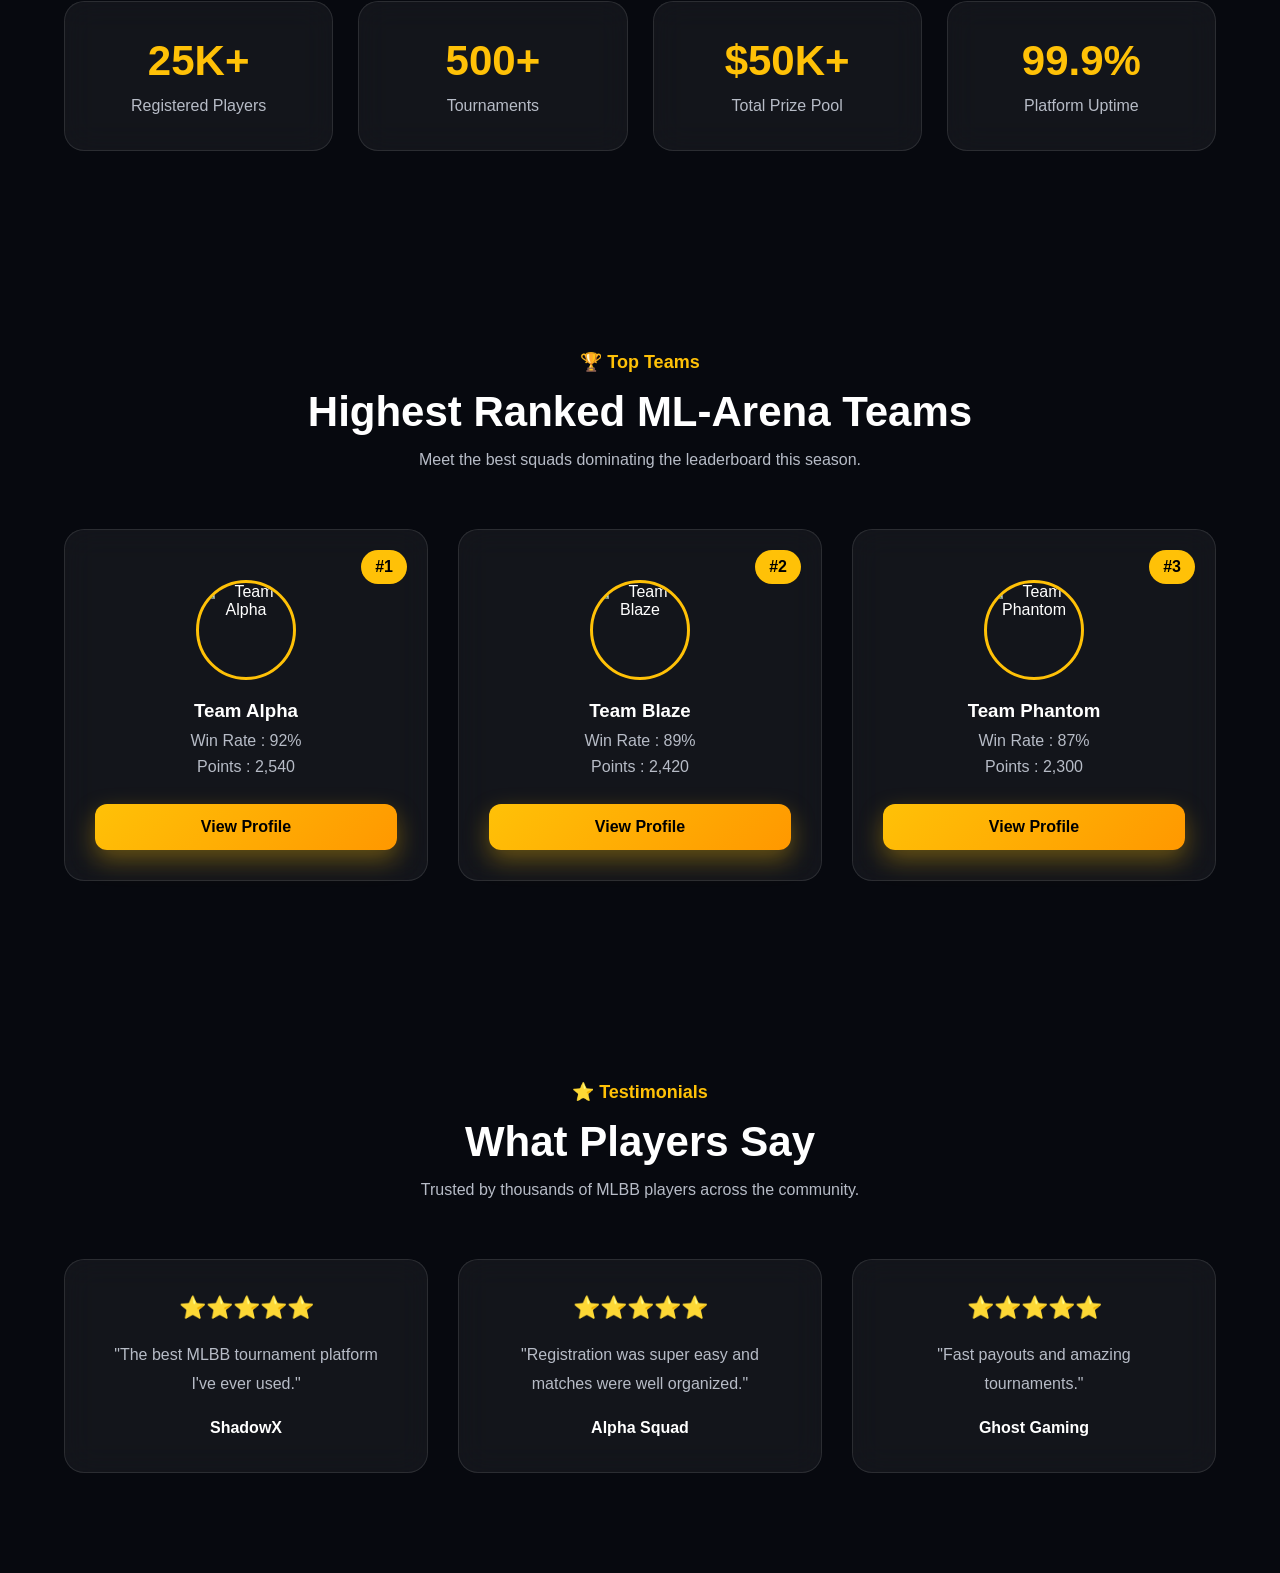
==== commit 0d3749ad: "Homepage v1.0 completed" ====
--- a/index.html
+++ b/index.html
@@ -31,6 +31,7 @@
     <link rel="stylesheet" href="css/features.css">
     <link rel="stylesheet" href="css/stats.css">
     <link rel="stylesheet" href="css/teams.css">
+    <link rel="stylesheet" href="css/testimonials.css">
 
 </head>
 <body>
@@ -429,6 +430,65 @@
     </div>
 
 </section>
+<section class="testimonials">
+
+    <div class="container">
+
+        <div class="section-title">
+
+            <span>⭐ Testimonials</span>
+
+            <h2>What Players Say</h2>
+
+            <p>
+                Trusted by thousands of MLBB players across the community.
+            </p>
+
+        </div>
+
+        <div class="testimonial-grid">
+
+            <div class="testimonial-card">
+
+                <div class="stars">⭐⭐⭐⭐⭐</div>
+
+                <p>
+                    "The best MLBB tournament platform I've ever used."
+                </p>
+
+                <h4>ShadowX</h4>
+
+            </div>
+
+            <div class="testimonial-card">
+
+                <div class="stars">⭐⭐⭐⭐⭐</div>
+
+                <p>
+                    "Registration was super easy and matches were well organized."
+                </p>
+
+                <h4>Alpha Squad</h4>
+
+            </div>
+
+            <div class="testimonial-card">
+
+                <div class="stars">⭐⭐⭐⭐⭐</div>
+
+                <p>
+                    "Fast payouts and amazing tournaments."
+                </p>
+
+                <h4>Ghost Gaming</h4>
+
+            </div>
+
+        </div>
+
+    </div>
+
+</section>
 
 </body>
 
--- a/css/testimonials.css
+++ b/css/testimonials.css
@@ -0,0 +1,60 @@
+.testimonials{
+    padding:100px 0;
+}
+
+.testimonial-grid{
+    display:grid;
+    grid-template-columns:repeat(3,1fr);
+    gap:30px;
+}
+
+.testimonial-card{
+    background:var(--glass-bg);
+    border:1px solid var(--glass-border);
+    border-radius:20px;
+    padding:35px;
+    backdrop-filter:blur(var(--glass-blur));
+    transition:.35s ease;
+    text-align:center;
+}
+
+.testimonial-card:hover{
+    transform:translateY(-10px);
+    border-color:var(--primary-color);
+    box-shadow:0 15px 35px rgba(255,193,7,.18);
+}
+
+.stars{
+    font-size:22px;
+    margin-bottom:20px;
+}
+
+.testimonial-card p{
+    color:var(--text-secondary);
+    line-height:1.8;
+    margin-bottom:20px;
+}
+
+.testimonial-card h4{
+    color:#fff;
+}
+
+@media(max-width:992px){
+
+.testimonial-grid{
+
+grid-template-columns:repeat(2,1fr);
+
+}
+
+}
+
+@media(max-width:768px){
+
+.testimonial-grid{
+
+grid-template-columns:1fr;
+
+}
+
+}
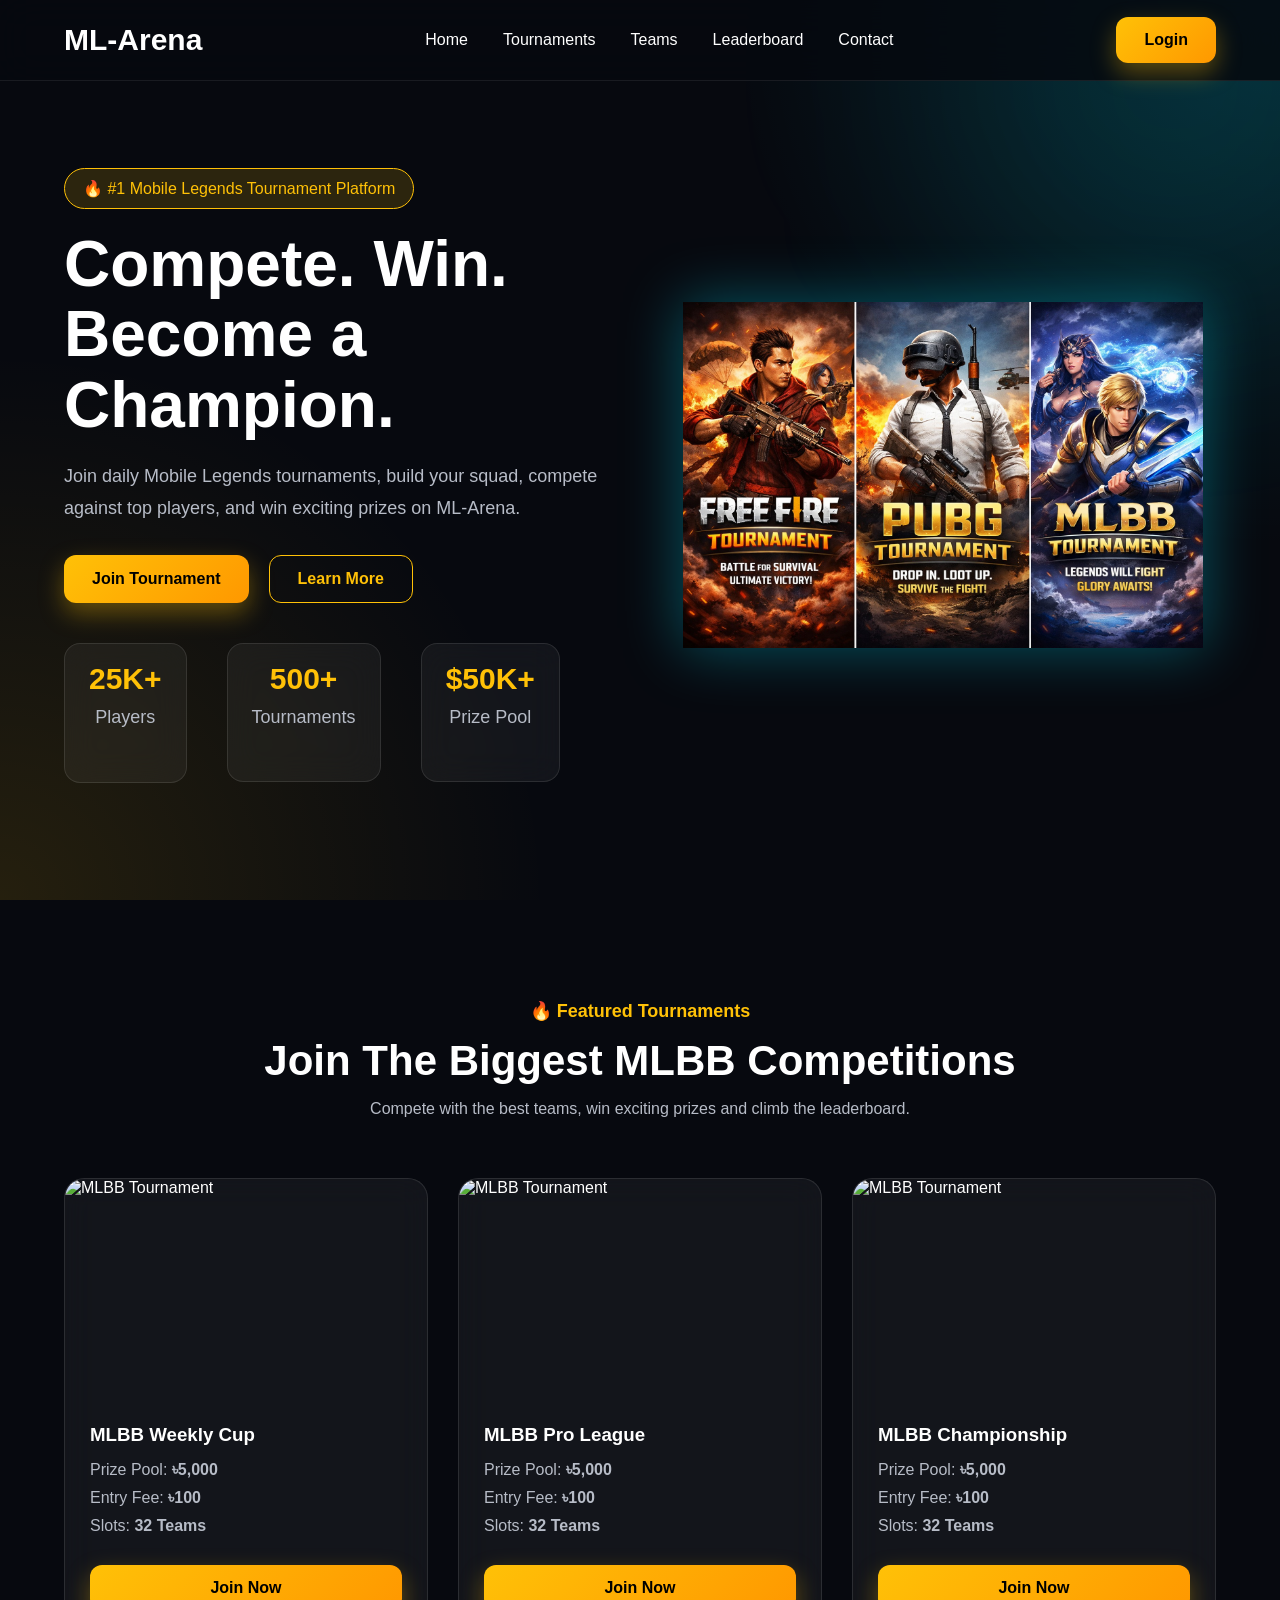
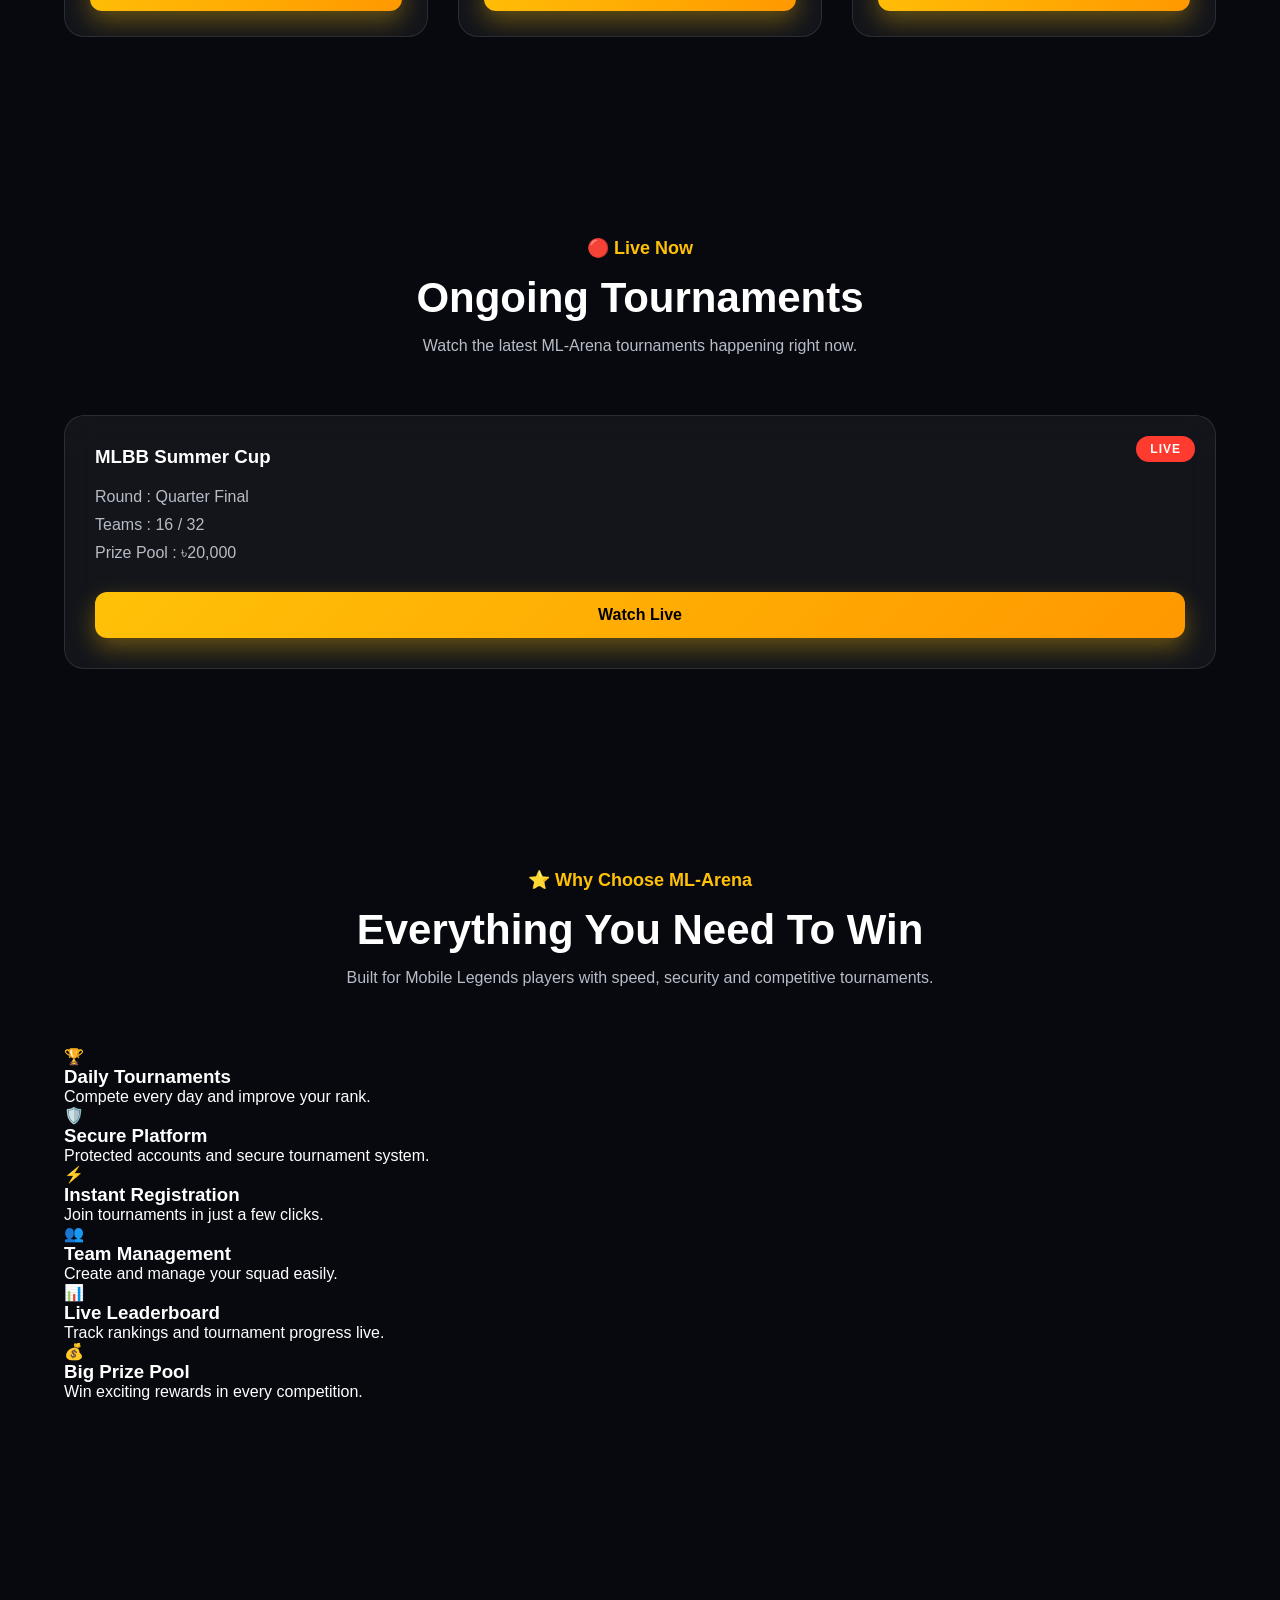
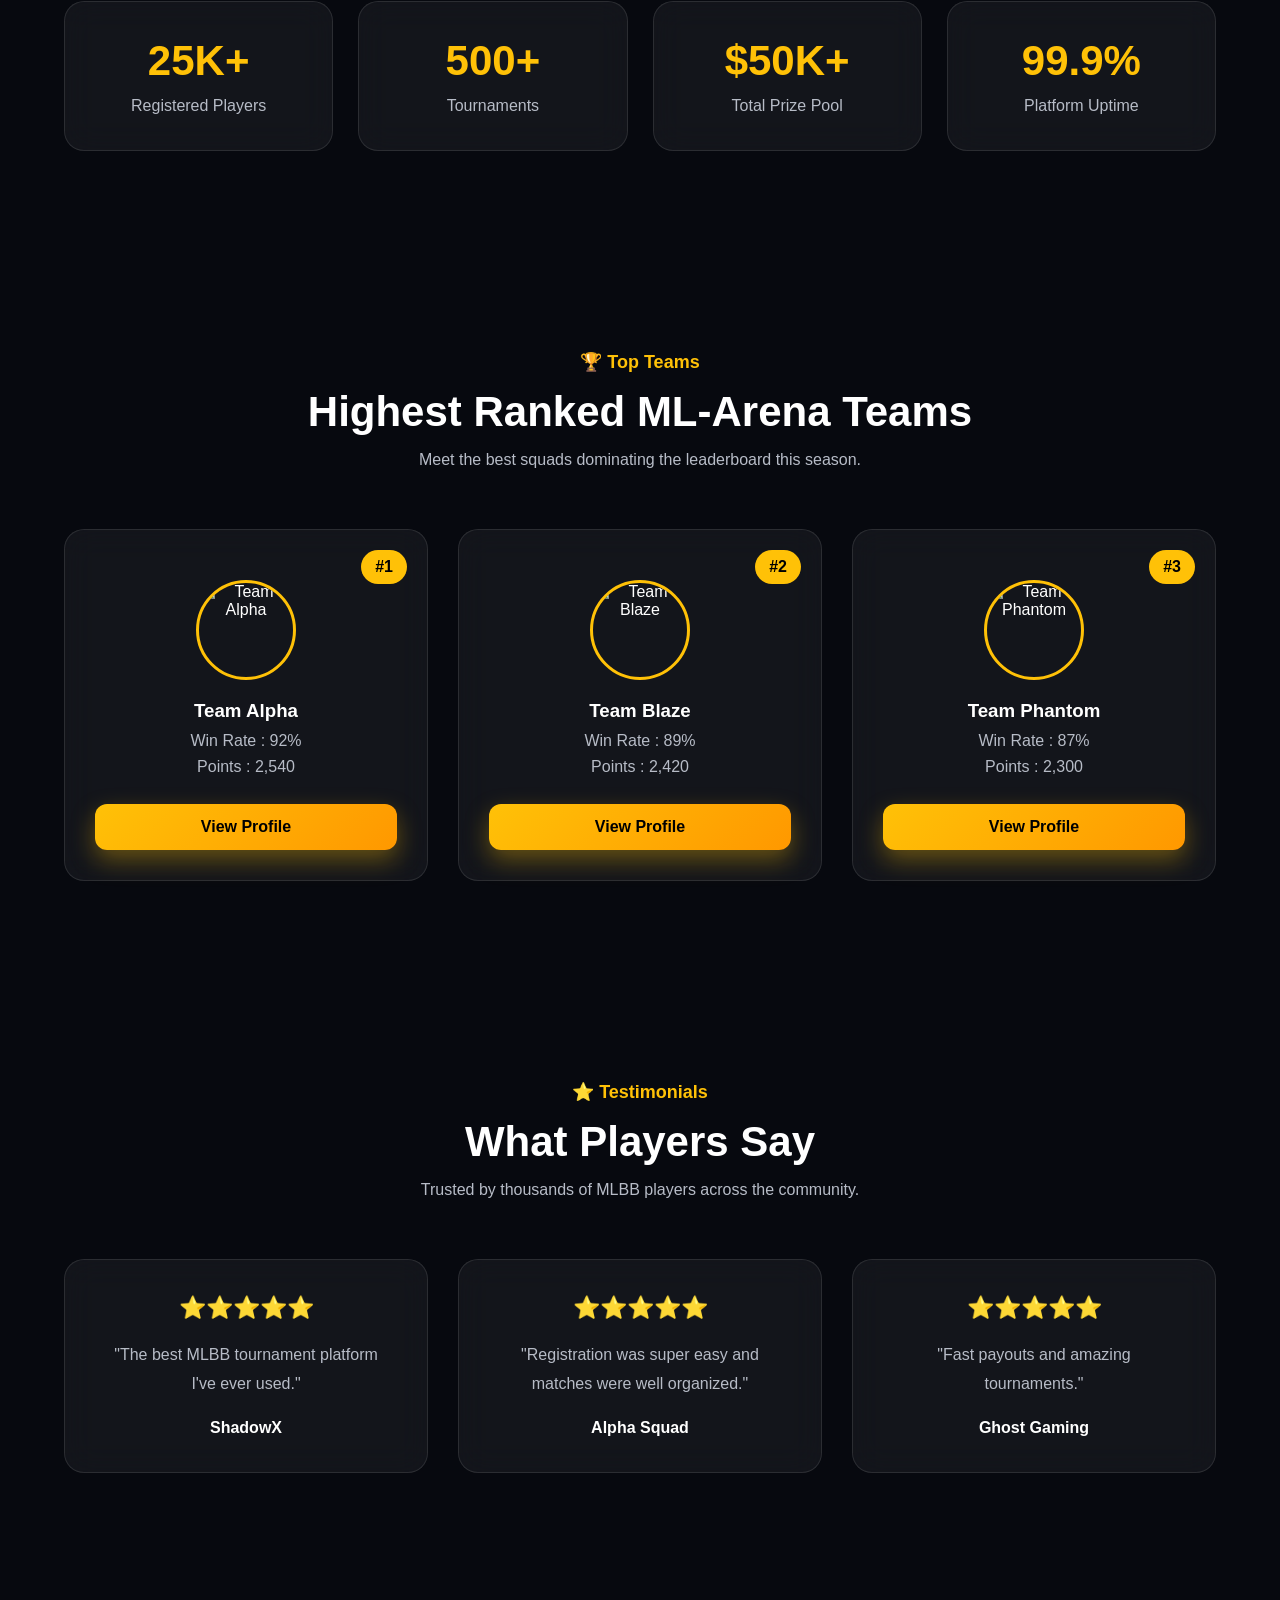
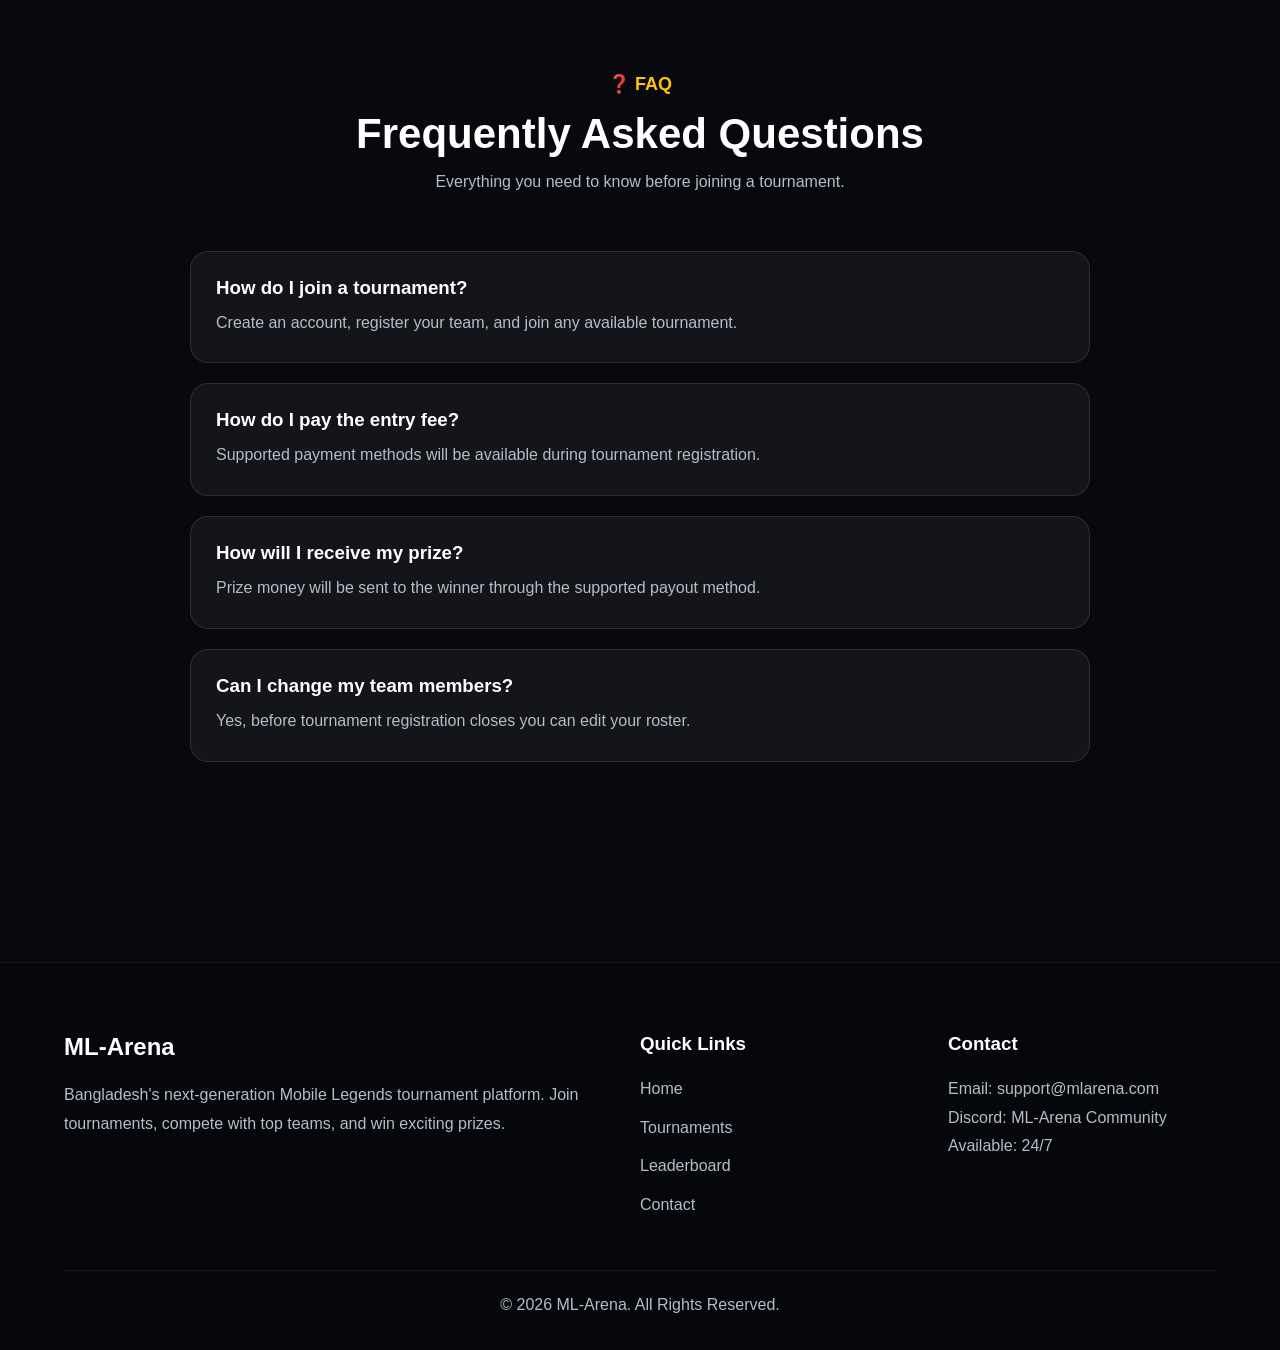
==== commit 643b1164: "Add responsive mobile navigation" ====
--- a/index.html
+++ b/index.html
@@ -32,6 +32,8 @@
     <link rel="stylesheet" href="css/stats.css">
     <link rel="stylesheet" href="css/teams.css">
     <link rel="stylesheet" href="css/testimonials.css">
+    <link rel="stylesheet" href="css/faq.css">
+    <link rel="stylesheet" href="css/footer.css">
 
 </head>
 <body>
@@ -63,6 +65,10 @@
             <a href="#" class="btn btn-primary">
                 Login
             </a>
+
+            <button class="menu-toggle" aria-label="Open navigation">
+                ☰
+            </button>
 
         </nav>
 
@@ -489,12 +495,111 @@
     </div>
 
 </section>
+<section class="faq">
+
+    <div class="container">
+
+        <div class="section-title">
+
+            <span>❓ FAQ</span>
+
+            <h2>Frequently Asked Questions</h2>
+
+            <p>
+                Everything you need to know before joining a tournament.
+            </p>
+
+        </div>
+
+        <div class="faq-container">
+
+            <div class="faq-item">
+                <h3>How do I join a tournament?</h3>
+                <p>Create an account, register your team, and join any available tournament.</p>
+            </div>
+
+            <div class="faq-item">
+                <h3>How do I pay the entry fee?</h3>
+                <p>Supported payment methods will be available during tournament registration.</p>
+            </div>
+
+            <div class="faq-item">
+                <h3>How will I receive my prize?</h3>
+                <p>Prize money will be sent to the winner through the supported payout method.</p>
+            </div>
+
+            <div class="faq-item">
+                <h3>Can I change my team members?</h3>
+                <p>Yes, before tournament registration closes you can edit your roster.</p>
+            </div>
+
+        </div>
+
+    </div>
+
+</section>
+<footer class="footer">
+
+    <div class="container">
+
+        <div class="footer-grid">
+
+            <div class="footer-about">
+
+                <h2>ML-Arena</h2>
+
+                <p>
+                    Bangladesh's next-generation Mobile Legends tournament platform.
+                    Join tournaments, compete with top teams, and win exciting prizes.
+                </p>
+
+            </div>
+
+            <div class="footer-links">
+
+                <h3>Quick Links</h3>
+
+                <ul>
+
+                    <li><a href="#">Home</a></li>
+                    <li><a href="#">Tournaments</a></li>
+                    <li><a href="#">Leaderboard</a></li>
+                    <li><a href="#">Contact</a></li>
+
+                </ul>
+
+            </div>
+
+            <div class="footer-contact">
+
+                <h3>Contact</h3>
+
+                <p>Email: support@mlarena.com</p>
+                <p>Discord: ML-Arena Community</p>
+                <p>Available: 24/7</p>
+
+            </div>
+
+        </div>
+
+        <div class="footer-bottom">
+
+            <p>
+                © 2026 ML-Arena. All Rights Reserved.
+            </p>
+
+        </div>
+
+    </div>
+
+</footer>
 
 </body>
 
 <body>
 
     <script src="js/app.js"></script>
+    <script src="js/navbar.js"></script>
 
 </body>
 
--- a/css/navbar.css
+++ b/css/navbar.css
@@ -37,4 +37,41 @@
 
 .nav-links a:hover{
     color:var(--primary-color);
+}
+.menu-toggle{
+    display:none;
+    background:none;
+    border:none;
+    color:#fff;
+    font-size:30px;
+    cursor:pointer;
+}
+
+@media(max-width:768px){
+
+    .menu-toggle{
+        display:block;
+    }
+
+    .nav-links{
+        position:absolute;
+        top:80px;
+        left:0;
+        width:100%;
+        background:#07090F;
+        display:none;
+        flex-direction:column;
+        padding:25px;
+        gap:20px;
+        border-top:1px solid rgba(255,255,255,.08);
+    }
+
+    .nav-links.active{
+        display:flex;
+    }
+
+    nav .btn{
+        display:none;
+    }
+
 }
--- a/css/faq.css
+++ b/css/faq.css
@@ -0,0 +1,34 @@
+.faq{
+    padding:100px 0;
+}
+
+.faq-container{
+    max-width:900px;
+    margin:auto;
+    display:flex;
+    flex-direction:column;
+    gap:20px;
+}
+
+.faq-item{
+    background:var(--glass-bg);
+    border:1px solid var(--glass-border);
+    border-radius:18px;
+    padding:25px;
+    transition:.3s ease;
+}
+
+.faq-item:hover{
+    border-color:var(--primary-color);
+    transform:translateY(-5px);
+}
+
+.faq-item h3{
+    color:#fff;
+    margin-bottom:10px;
+}
+
+.faq-item p{
+    color:var(--text-secondary);
+    line-height:1.8;
+}
--- a/css/footer.css
+++ b/css/footer.css
@@ -0,0 +1,52 @@
+.footer{
+    margin-top:100px;
+    background:#05070c;
+    border-top:1px solid rgba(255,255,255,.08);
+    padding:70px 0 30px;
+}
+
+.footer-grid{
+    display:grid;
+    grid-template-columns:2fr 1fr 1fr;
+    gap:40px;
+}
+
+.footer h2,
+.footer h3{
+    color:#fff;
+    margin-bottom:20px;
+}
+
+.footer p,
+.footer a{
+    color:var(--text-secondary);
+    line-height:1.8;
+    text-decoration:none;
+}
+
+.footer ul{
+    display:flex;
+    flex-direction:column;
+    gap:10px;
+}
+
+.footer a:hover{
+    color:var(--primary-color);
+}
+
+.footer-bottom{
+    margin-top:50px;
+    padding-top:20px;
+    border-top:1px solid rgba(255,255,255,.08);
+    text-align:center;
+}
+
+@media(max-width:768px){
+
+.footer-grid{
+
+grid-template-columns:1fr;
+
+}
+
+}
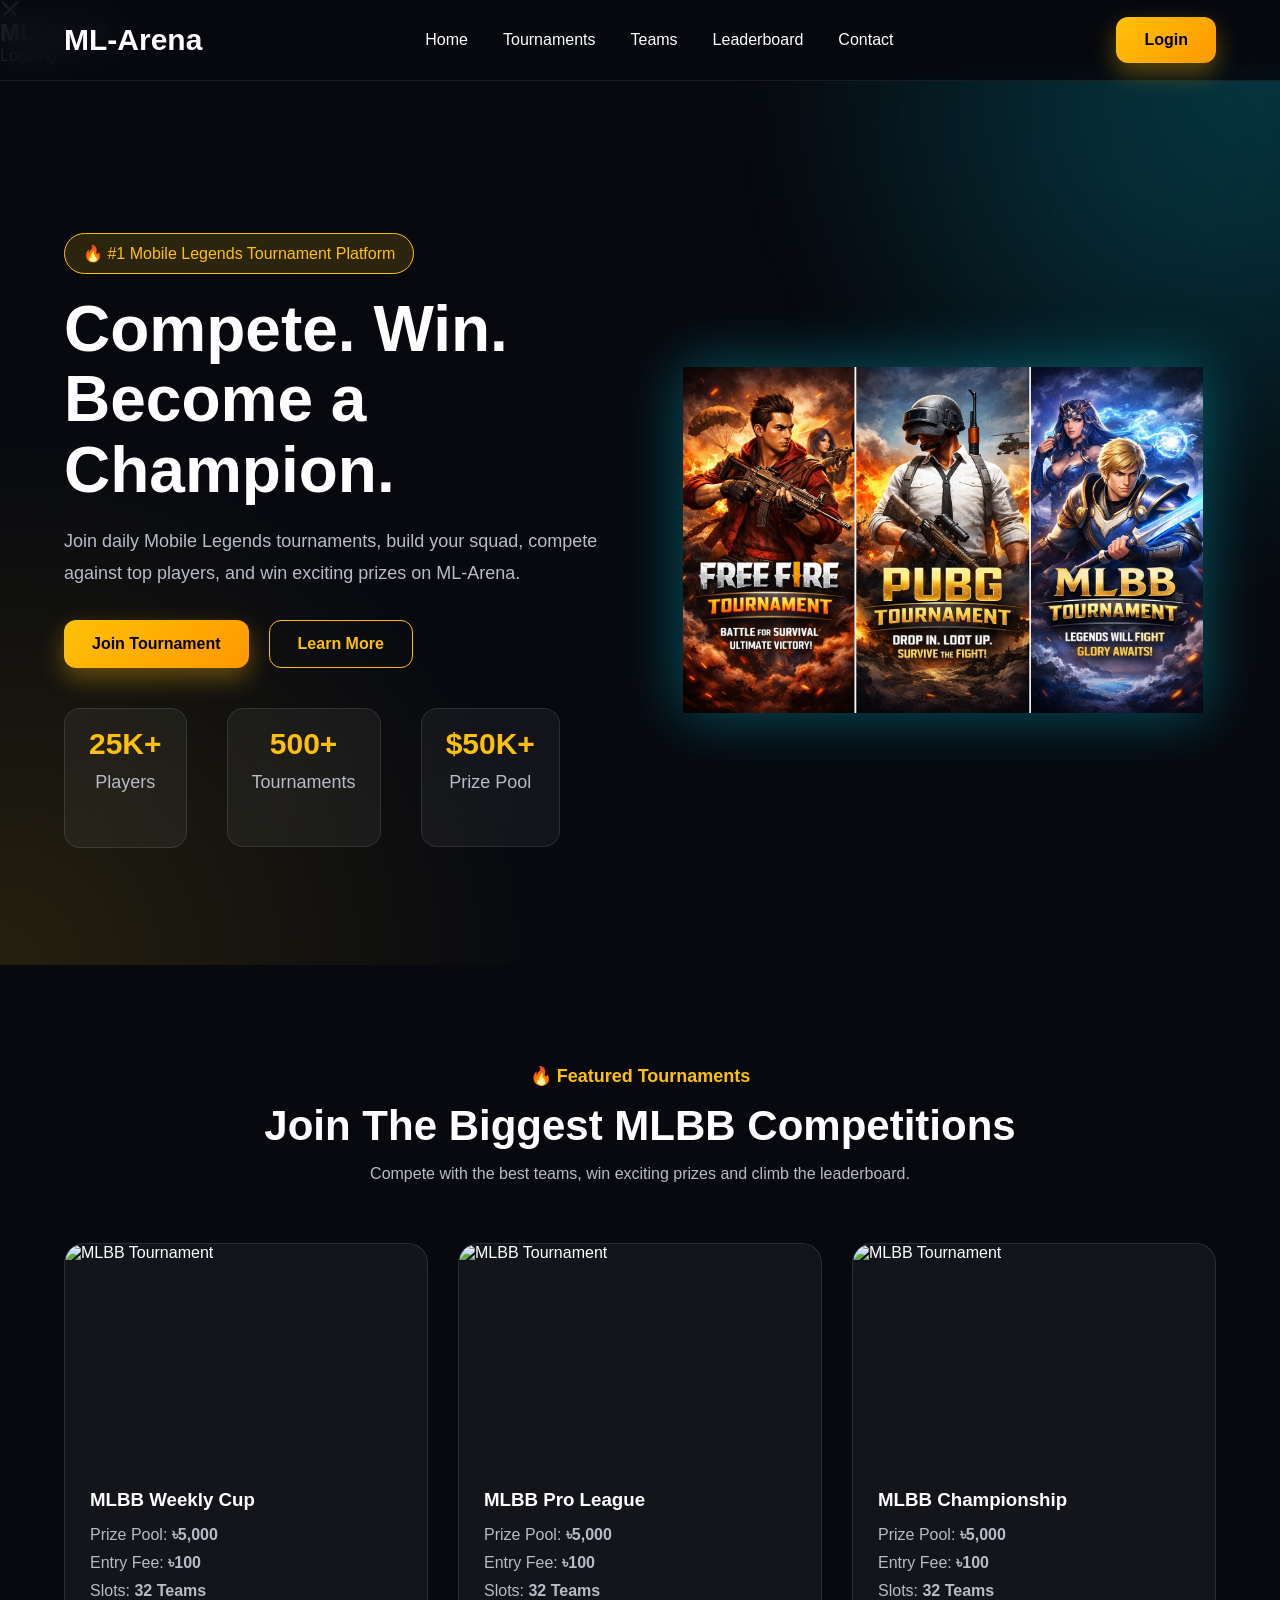
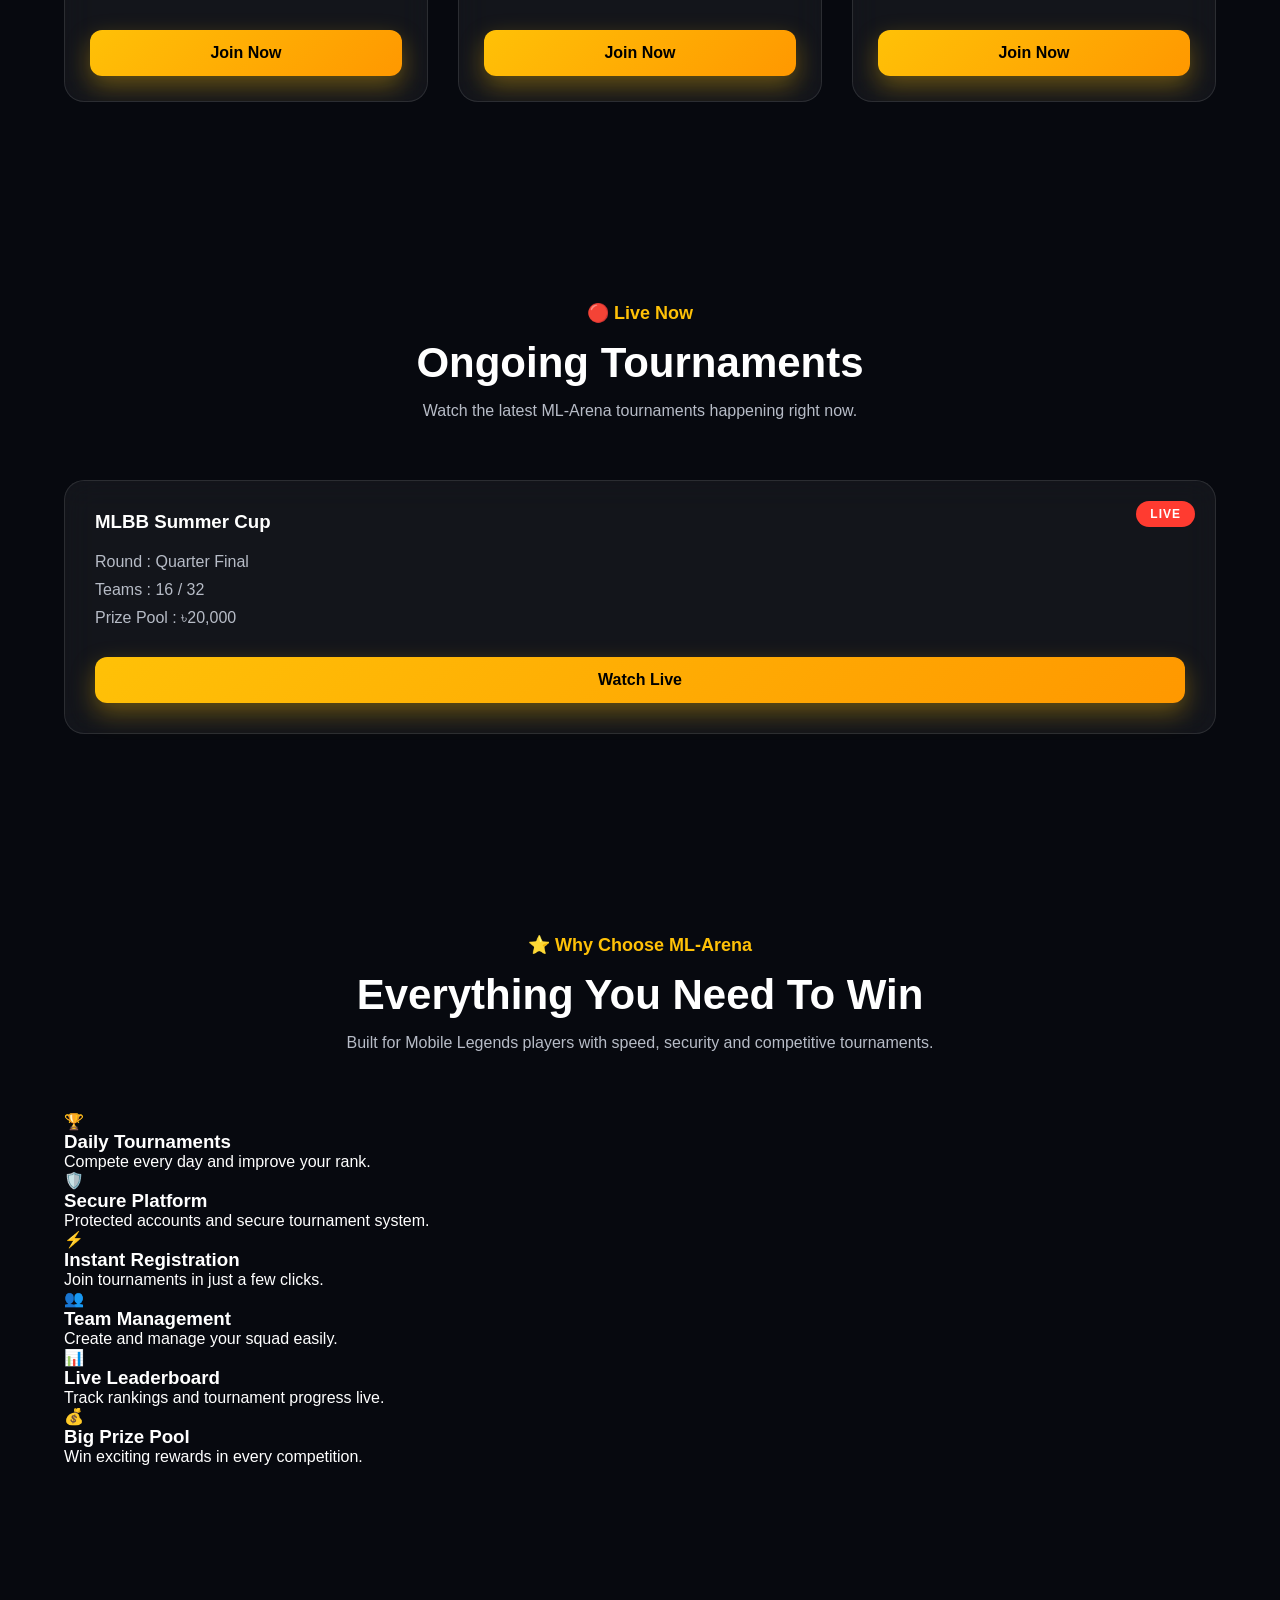
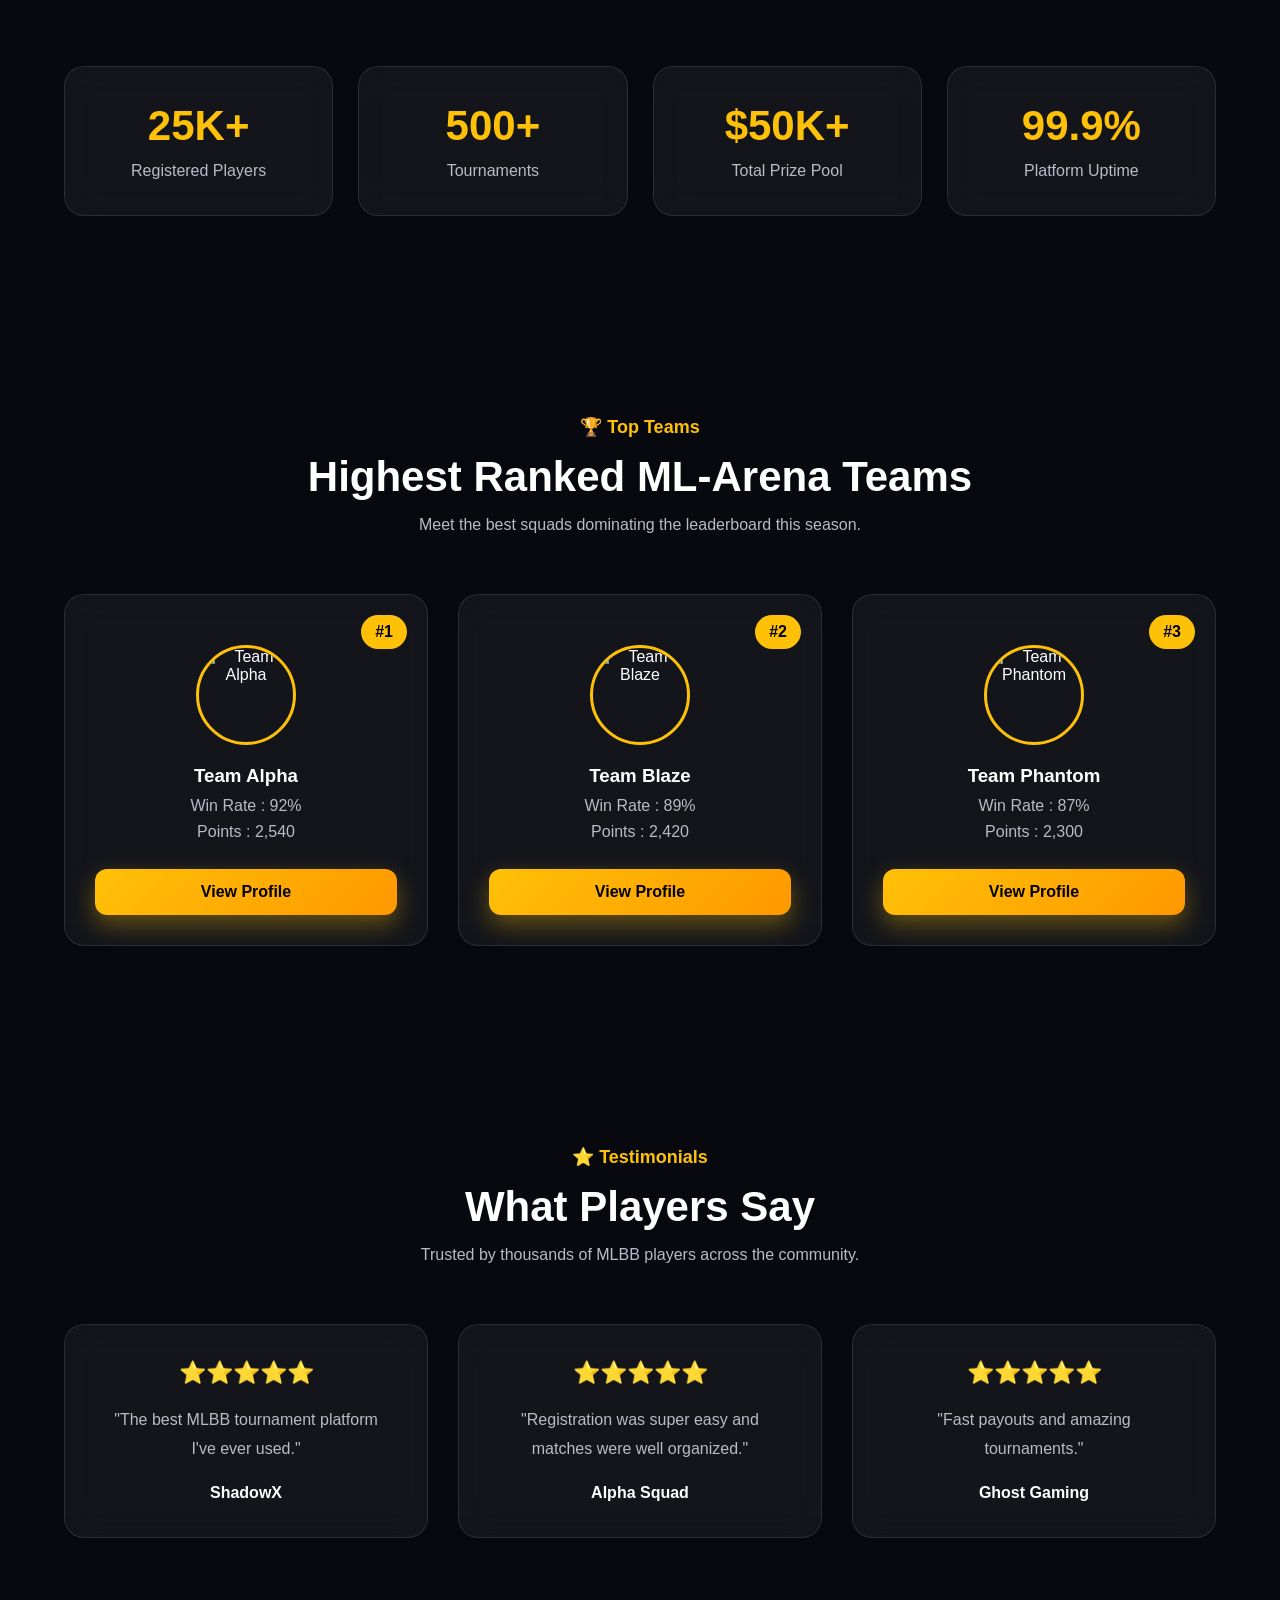
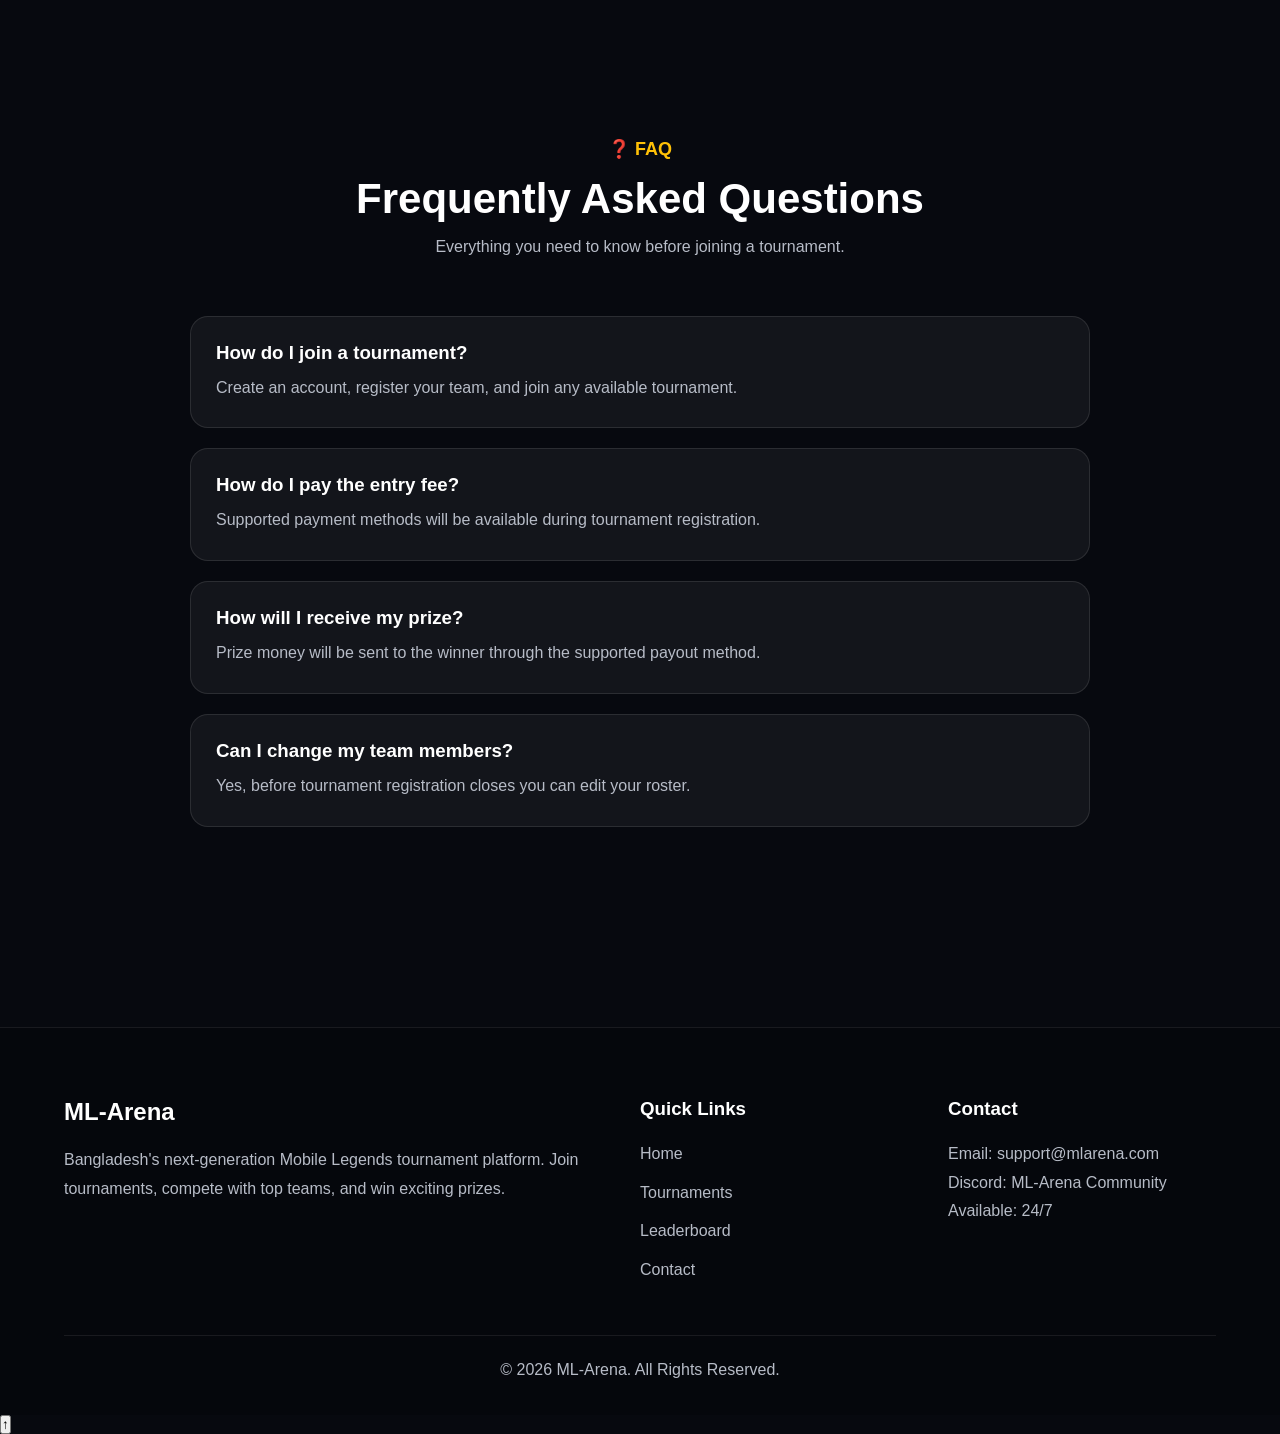
==== commit c81cc53d: "Complete Homepage v1.1" ====
--- a/index.html
+++ b/index.html
@@ -37,6 +37,21 @@
 
 </head>
 <body>
+    <div id="loader">
+
+    <div class="loader-content">
+
+        <div class="loader-logo">
+            ⚔️
+        </div>
+
+        <h2>ML-Arena</h2>
+
+        <p>Loading...</p>
+
+    </div>
+
+</div>
 
    <header>
 
@@ -75,7 +90,7 @@
     </div>
 
 </header>
-    <section class="hero">
+    <section class="hero reveal">
 
     <div class="container">
 
@@ -140,7 +155,7 @@
 
 </section>
 
-<section class="featured-tournaments">
+<section class="featured-tournaments reveal">
 
     <div class="container">
 
@@ -226,7 +241,7 @@
     </div>
 
 </section>
-<section class="live-tournaments">
+<section class="live-tournaments reveal">
 
     <div class="container">
 
@@ -269,7 +284,7 @@
     </div>
 
 </section>
-    <section class="features">
+    <section class="features reveal">
 
     <div class="container">
 
@@ -328,7 +343,7 @@
     </div>
 
 </section>
-<section class="stats">
+<section class="stats reveal">
 
     <div class="container">
 
@@ -359,7 +374,7 @@
     </div>
 
 </section>
-<section class="top-teams">
+<section class="top-teams reveal">
 
     <div class="container">
 
@@ -436,7 +451,7 @@
     </div>
 
 </section>
-<section class="testimonials">
+<section class="testimonials reveal">
 
     <div class="container">
 
@@ -495,7 +510,7 @@
     </div>
 
 </section>
-<section class="faq">
+<section class="faq reveal">
 
     <div class="container">
 
@@ -538,7 +553,7 @@
     </div>
 
 </section>
-<footer class="footer">
+<footer class="footer reveal">
 
     <div class="container">
 
@@ -593,6 +608,9 @@
     </div>
 
 </footer>
+<button id="scrollTopBtn" aria-label="Scroll to top">
+    ↑
+</button>
 
 </body>
 
@@ -600,6 +618,8 @@
 
     <script src="js/app.js"></script>
     <script src="js/navbar.js"></script>
+    <script src="js/scroll.js"></script>
+    <script src="js/loader.js"></script>
 
 </body>
 
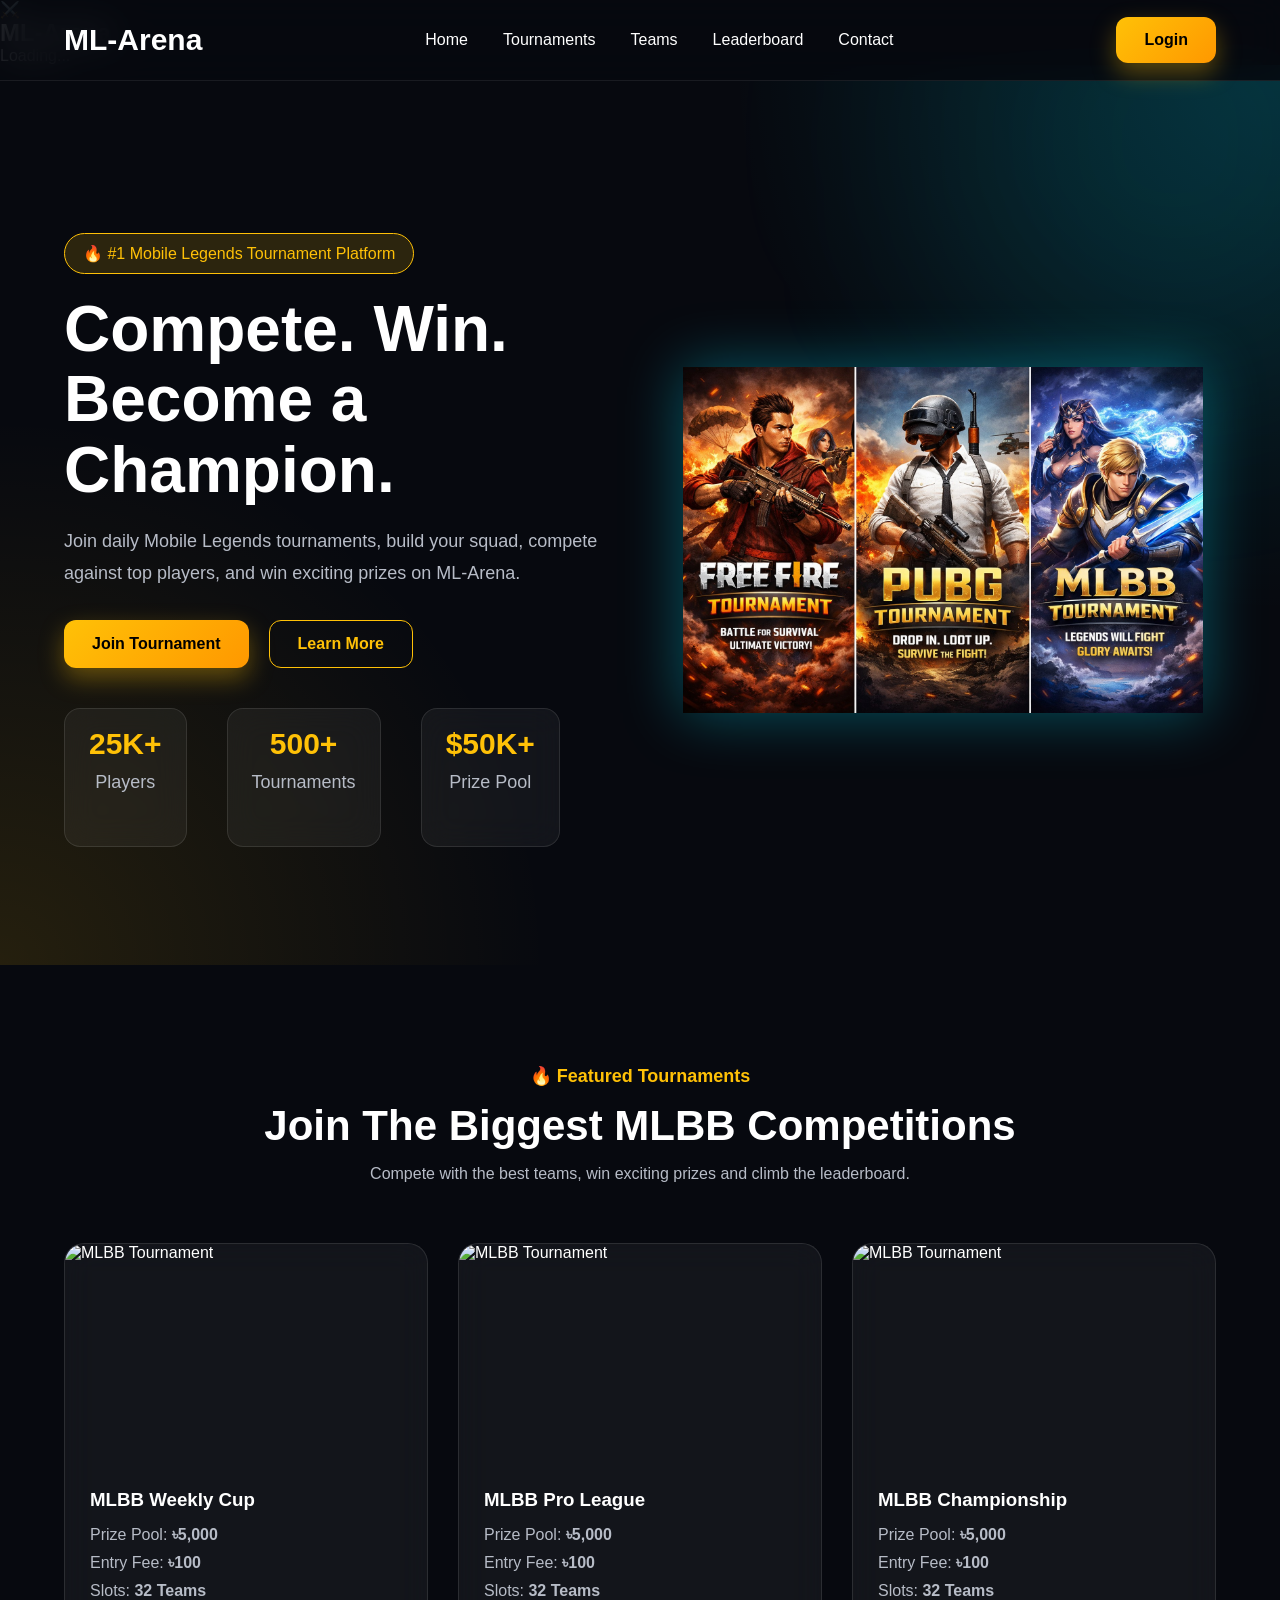
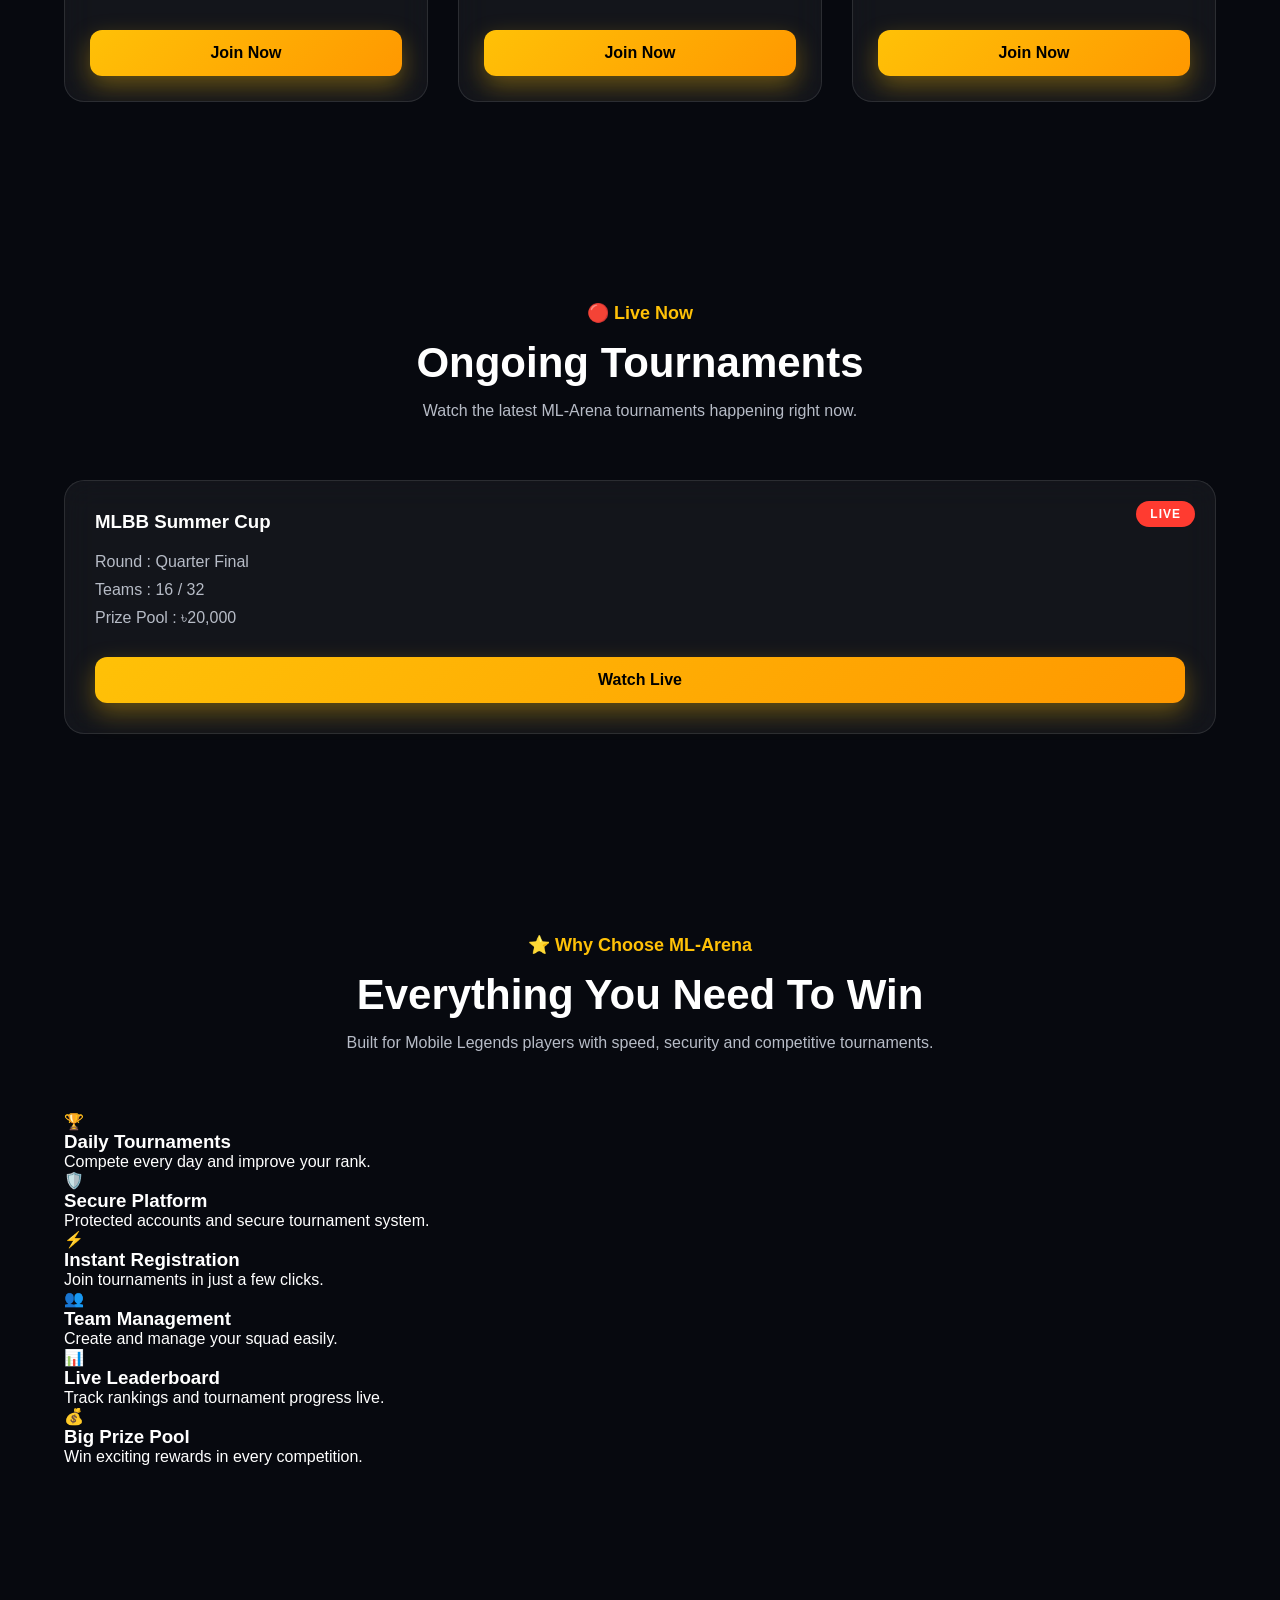
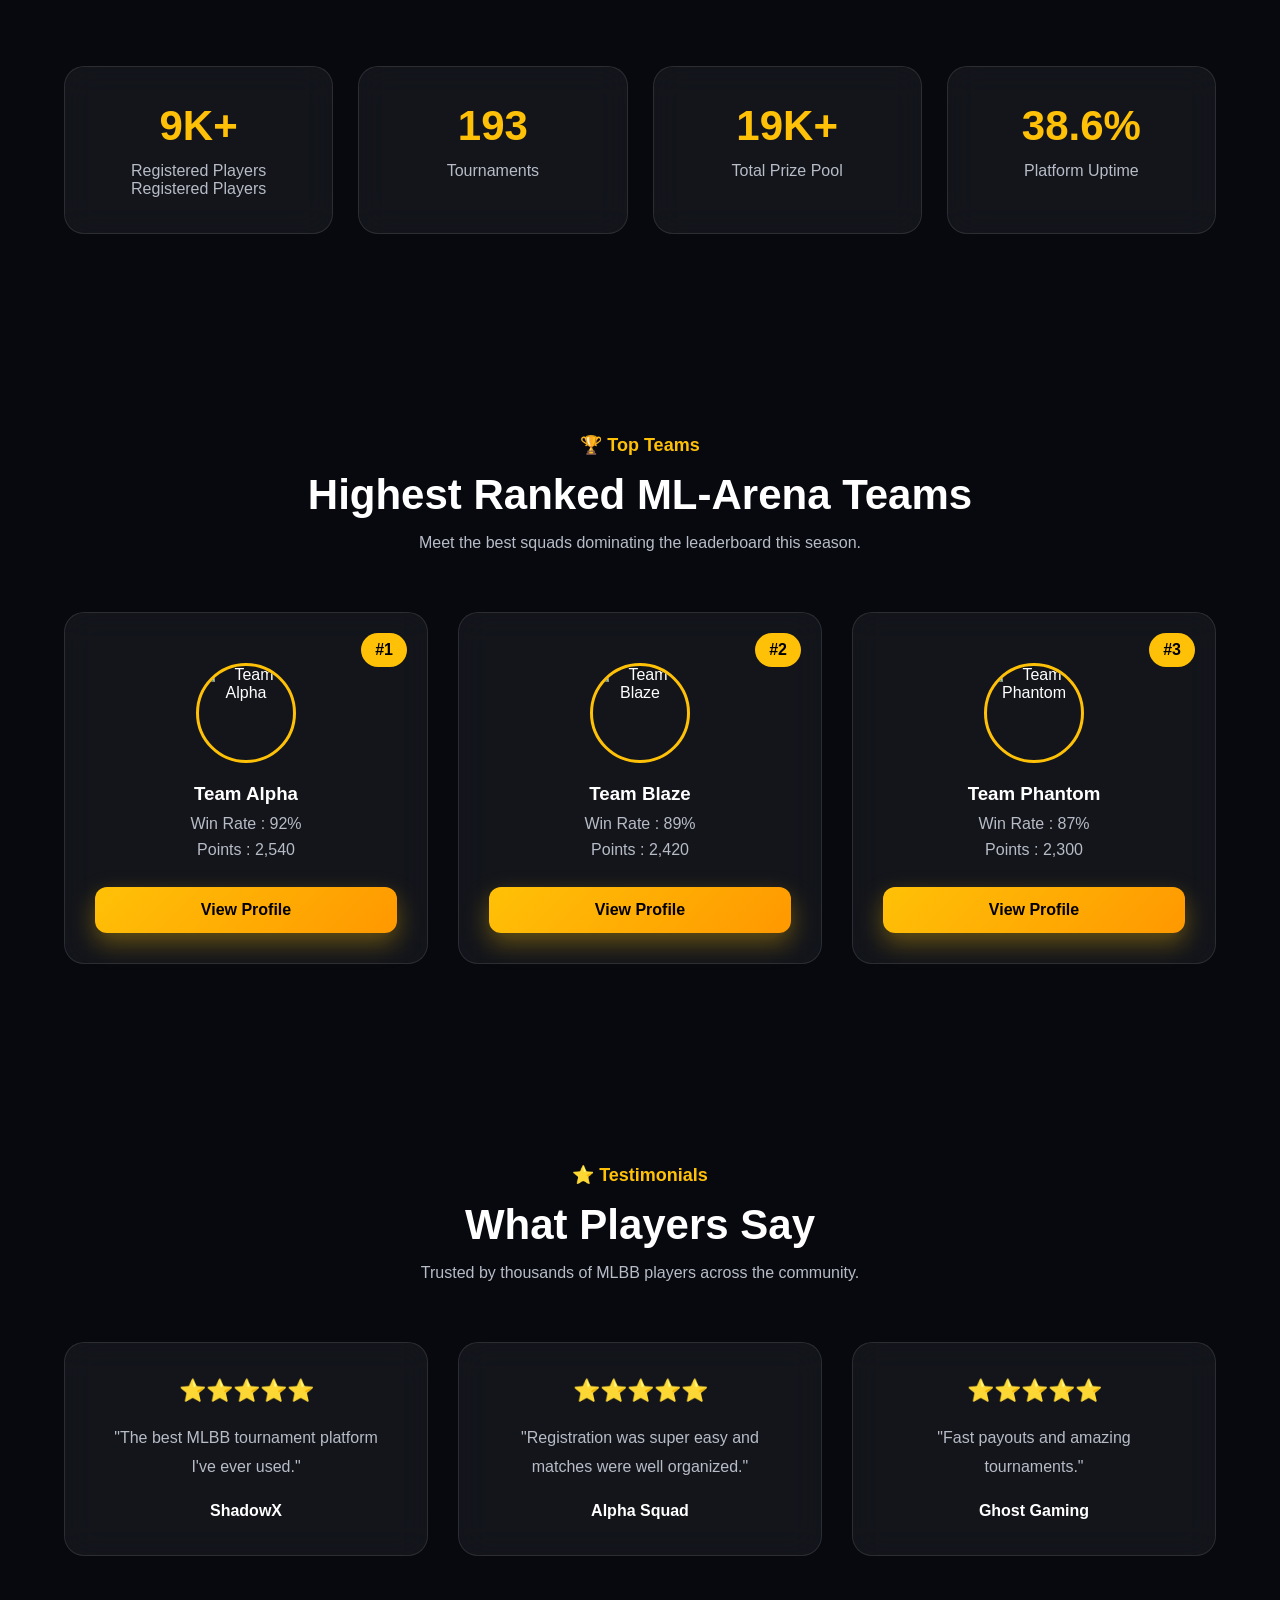
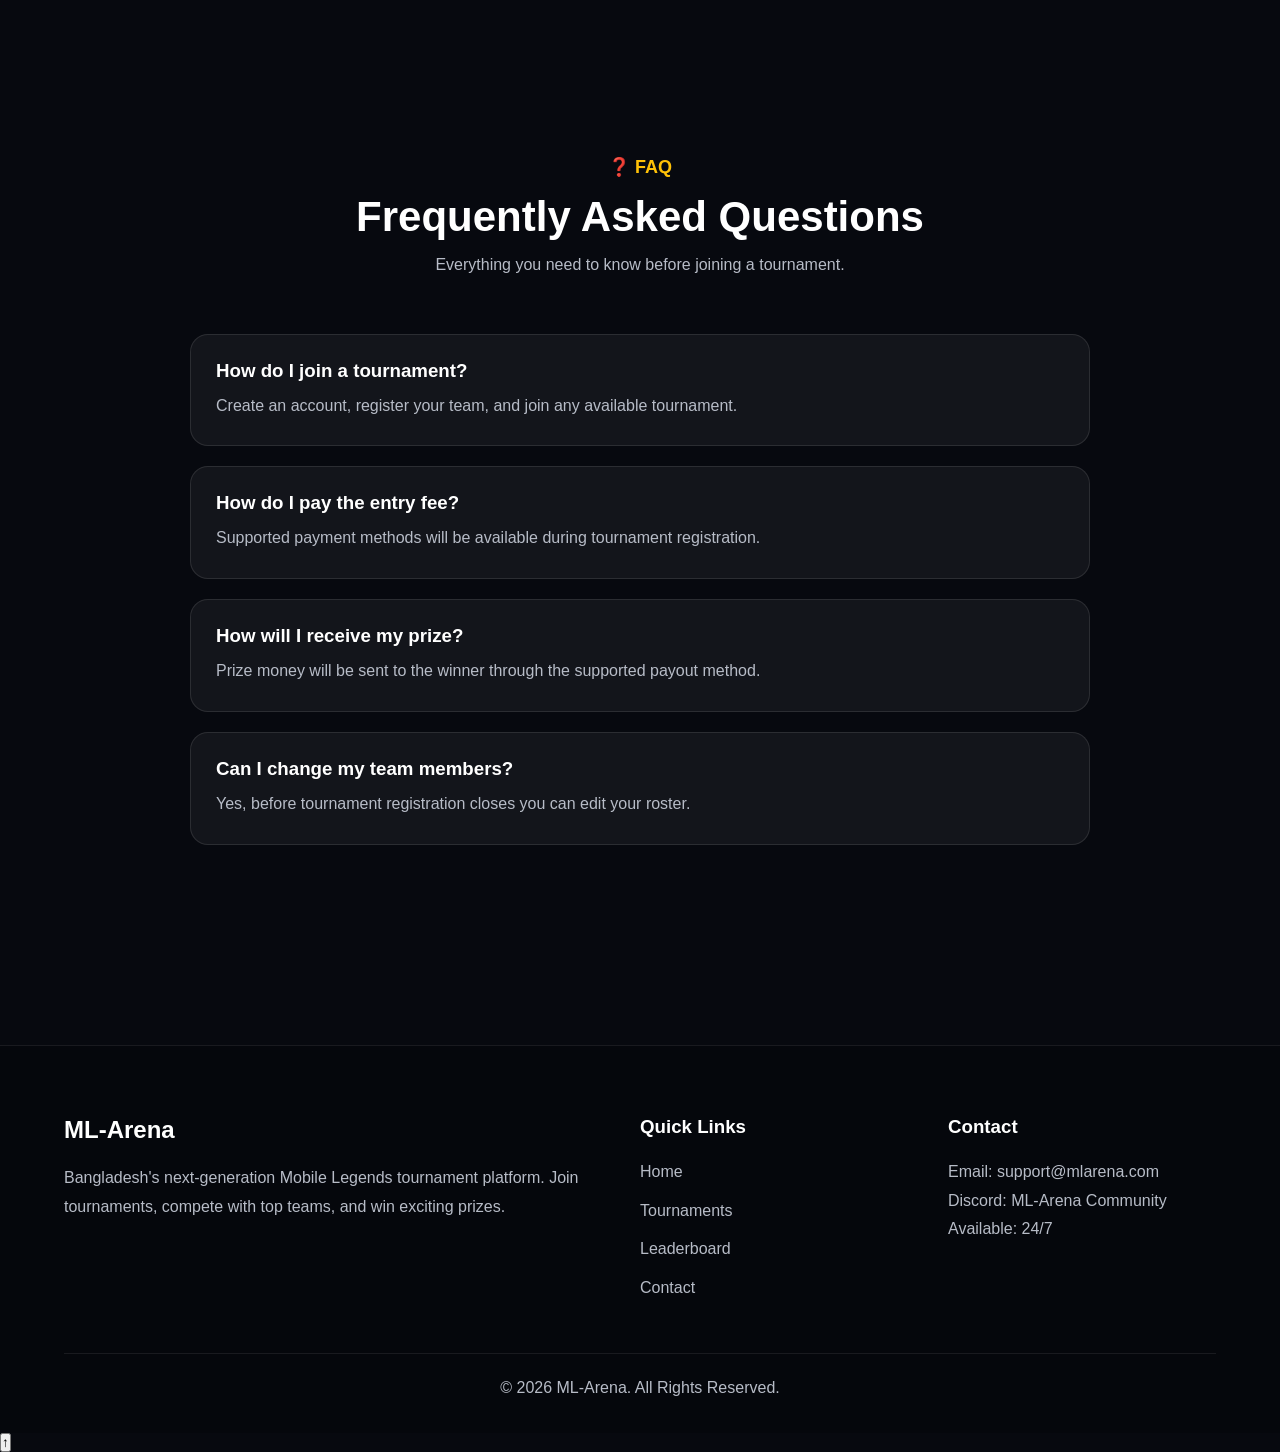
==== commit bd0ce14a: "Setup Firebase Authentication" ====
--- a/index.html
+++ b/index.html
@@ -65,15 +65,15 @@
 
             <ul class="nav-links">
 
-                <li><a href="#">Home</a></li>
-
-                <li><a href="#">Tournaments</a></li>
-
-                <li><a href="#">Teams</a></li>
+                <li><a href="#home">Home</a></li>
+
+                <li><a href="#tournaments">Tournaments</a></li>
+
+                <li><a href="#teams">Teams</a></li>
 
                 <li><a href="#">Leaderboard</a></li>
 
-                <li><a href="#">Contact</a></li>
+                <li><a href="#faq">Contact</a></li>
 
             </ul>
 
@@ -90,7 +90,7 @@
     </div>
 
 </header>
-    <section class="hero reveal">
+<section id="home" class="hero reveal">
 
     <div class="container">
 
@@ -155,7 +155,7 @@
 
 </section>
 
-<section class="featured-tournaments reveal">
+<section id="tournaments" class="featured-tournaments reveal">
 
     <div class="container">
 
@@ -241,7 +241,7 @@
     </div>
 
 </section>
-<section class="live-tournaments reveal">
+<section id="live" class="live-tournaments reveal">
 
     <div class="container">
 
@@ -284,7 +284,7 @@
     </div>
 
 </section>
-    <section class="features reveal">
+<section id="features" class="features reveal">
 
     <div class="container">
 
@@ -343,38 +343,39 @@
     </div>
 
 </section>
-<section class="stats reveal">
+<section id="stats" class="stats reveal">
 
     <div class="container">
 
         <div class="stats-grid">
 
             <div class="stat-card">
-                <h2>25K+</h2>
+                <h2 class="counter" data-target="25000">0</h2>
+                        <p>Registered Players</p>
                 <p>Registered Players</p>
             </div>
 
             <div class="stat-card">
-                <h2>500+</h2>
-                <p>Tournaments</p>
+             <h2 class="counter" data-target="500">0</h2>
+<p>Tournaments</p>
             </div>
 
             <div class="stat-card">
-                <h2>$50K+</h2>
-                <p>Total Prize Pool</p>
+             <h2 class="counter" data-target="50000">0</h2>
+<p>Total Prize Pool</p>
             </div>
 
             <div class="stat-card">
-                <h2>99.9%</h2>
-                <p>Platform Uptime</p>
-            </div>
-
-        </div>
-
-    </div>
-
-</section>
-<section class="top-teams reveal">
+            <h2 class="counter" data-target="99.9">0</h2>
+<p>Platform Uptime</p>
+            </div>
+
+        </div>
+
+    </div>
+
+</section>
+<section id="teams" class="top-teams reveal">
 
     <div class="container">
 
@@ -451,7 +452,7 @@
     </div>
 
 </section>
-<section class="testimonials reveal">
+<section id="testimonials" class="testimonials reveal">
 
     <div class="container">
 
@@ -510,7 +511,7 @@
     </div>
 
 </section>
-<section class="faq reveal">
+<section id="faq" class="faq reveal">
 
     <div class="container">
 
@@ -620,6 +621,8 @@
     <script src="js/navbar.js"></script>
     <script src="js/scroll.js"></script>
     <script src="js/loader.js"></script>
+    <script src="js/counter.js"></script>
+    <script src="js/active-nav.js"></script>
 
 </body>
 
--- a/css/navbar.css
+++ b/css/navbar.css
@@ -74,4 +74,15 @@
         display:none;
     }
 
+}
+.nav-links a.active{
+
+    color:var(--primary-color);
+
+}
+
+.nav-links a{
+
+    transition:.3s;
+
 }
